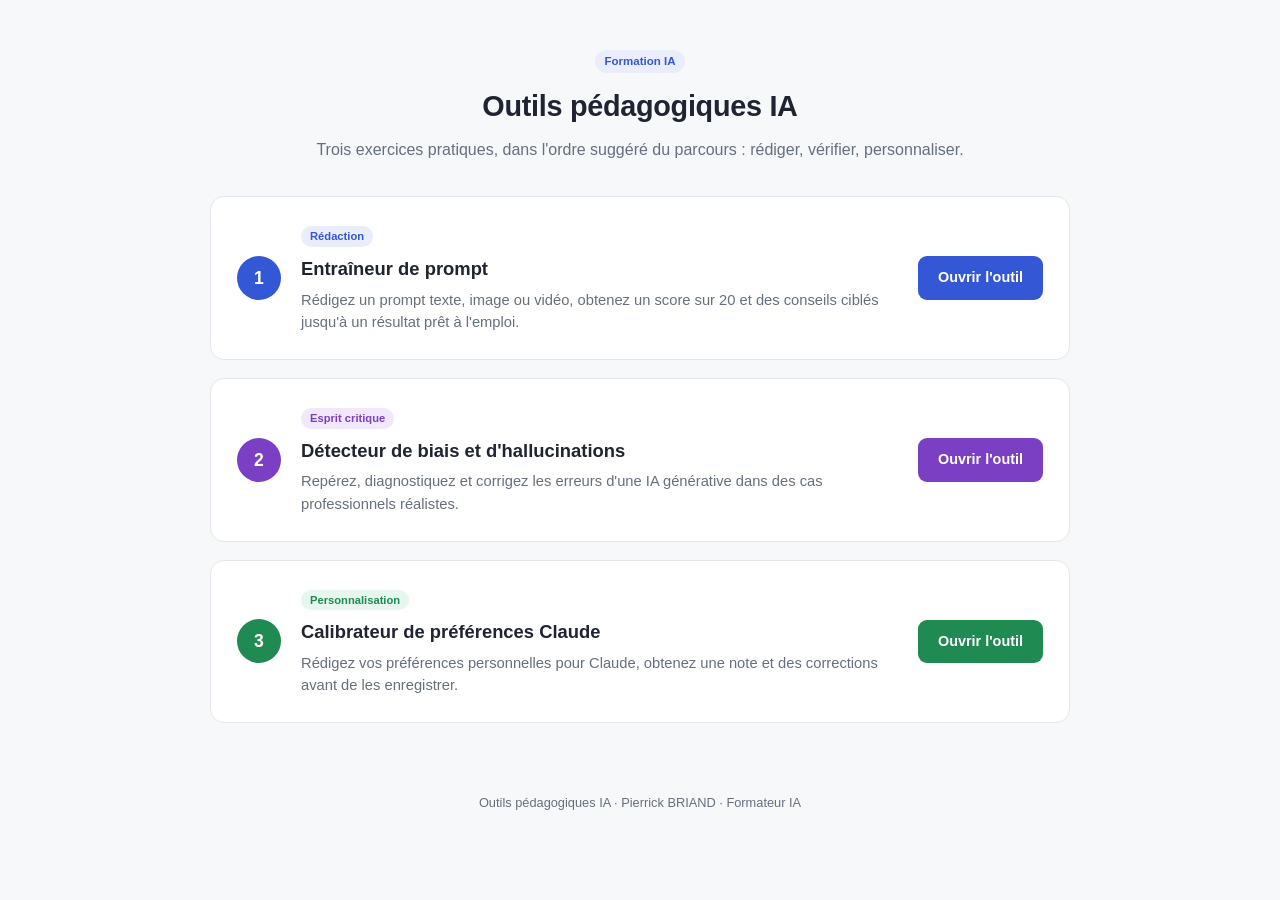
==== index.html @ b14123b8 "Rename outils-ia-accueil.html to index.html" ====
<!DOCTYPE html>
<html lang="fr">
<head>
<meta charset="UTF-8">
<meta name="viewport" content="width=device-width, initial-scale=1.0">
<title>Outils pédagogiques IA</title>
<style>
  :root{
    --bg:#f7f8fa;
    --card:#ffffff;
    --ink:#1f2430;
    --muted:#666f7d;
    --line:#e3e6eb;
    --blue:#3457d5;
    --blue-light:#eaeefc;
    --green:#1f8a52;
    --green-light:#e7f6ee;
    --purple:#7a3fc2;
    --purple-light:#f1e9fb;
    --radius:14px;
  }
  *{box-sizing:border-box;}
  body{
    margin:0;
    font-family:-apple-system,BlinkMacSystemFont,"Segoe UI",Roboto,Helvetica,Arial,sans-serif;
    background:var(--bg);
    color:var(--ink);
    line-height:1.5;
  }
  header{
    padding:48px 24px 24px;
    text-align:center;
    max-width:800px;
    margin:0 auto;
  }
  header h1{
    font-size:1.8rem;
    margin:0 0 10px;
    letter-spacing:-0.01em;
  }
  header p{
    color:var(--muted);
    margin:0;
    font-size:1rem;
  }
  .badge{
    display:inline-block;
    font-size:0.72rem;
    padding:3px 9px;
    border-radius:20px;
    background:var(--blue-light);
    color:var(--blue);
    font-weight:600;
    margin-bottom:12px;
  }
  .wrap{
    max-width:900px;
    margin:0 auto;
    padding:10px 20px 60px;
    display:grid;
    grid-template-columns:1fr;
    gap:18px;
  }
  .tool-card{
    background:var(--card);
    border:1px solid var(--line);
    border-radius:var(--radius);
    padding:26px;
    display:grid;
    grid-template-columns:auto 1fr auto;
    gap:20px;
    align-items:center;
  }
  @media (max-width:640px){
    .tool-card{grid-template-columns:1fr; text-align:left;}
  }
  .tool-number{
    width:44px;
    height:44px;
    border-radius:50%;
    display:flex;
    align-items:center;
    justify-content:center;
    font-weight:700;
    font-size:1.1rem;
    color:#fff;
    flex-shrink:0;
  }
  .tool-card:nth-child(1) .tool-number{background:var(--blue);}
  .tool-card:nth-child(2) .tool-number{background:var(--purple);}
  .tool-card:nth-child(3) .tool-number{background:var(--green);}
  .tool-info h2{
    margin:0 0 6px;
    font-size:1.15rem;
  }
  .tool-info p{
    margin:0;
    color:var(--muted);
    font-size:0.92rem;
  }
  .tool-tag{
    display:inline-block;
    font-size:0.7rem;
    padding:2px 9px;
    border-radius:12px;
    font-weight:600;
    margin-bottom:8px;
  }
  .tool-card:nth-child(1) .tool-tag{background:var(--blue-light); color:var(--blue);}
  .tool-card:nth-child(2) .tool-tag{background:var(--purple-light); color:var(--purple);}
  .tool-card:nth-child(3) .tool-tag{background:var(--green-light); color:var(--green);}
  .tool-link{
    text-decoration:none;
    font-size:0.9rem;
    font-weight:600;
    padding:11px 20px;
    border-radius:9px;
    white-space:nowrap;
    color:#fff;
  }
  .tool-card:nth-child(1) .tool-link{background:var(--blue);}
  .tool-card:nth-child(2) .tool-link{background:var(--purple);}
  .tool-card:nth-child(3) .tool-link{background:var(--green);}
  .tool-link:hover{opacity:0.88;}
  footer{
    text-align:center;
    color:var(--muted);
    font-size:0.8rem;
    padding:10px 20px 40px;
  }
</style>
</head>
<body>

<header>
  <div class="badge">Formation IA</div>
  <h1>Outils pédagogiques IA</h1>
  <p>Trois exercices pratiques, dans l'ordre suggéré du parcours&nbsp;: rédiger, vérifier, personnaliser.</p>
</header>

<div class="wrap">

  <div class="tool-card">
    <div class="tool-number">1</div>
    <div class="tool-info">
      <div class="tool-tag">Rédaction</div>
      <h2>Entraîneur de prompt</h2>
      <p>Rédigez un prompt texte, image ou vidéo, obtenez un score sur 20 et des conseils ciblés jusqu'à un résultat prêt à l'emploi.</p>
    </div>
    <a class="tool-link" href="https://pierrickbriand.github.io/entraineur-de-prompt/" target="_blank" rel="noopener">Ouvrir l'outil</a>
  </div>

  <div class="tool-card">
    <div class="tool-number">2</div>
    <div class="tool-info">
      <div class="tool-tag">Esprit critique</div>
      <h2>Détecteur de biais et d'hallucinations</h2>
      <p>Repérez, diagnostiquez et corrigez les erreurs d'une IA générative dans des cas professionnels réalistes.</p>
    </div>
    <a class="tool-link" href="https://pierrickbriand.github.io/detecteur-biais-hallucinations/" target="_blank" rel="noopener">Ouvrir l'outil</a>
  </div>

  <div class="tool-card">
    <div class="tool-number">3</div>
    <div class="tool-info">
      <div class="tool-tag">Personnalisation</div>
      <h2>Calibrateur de préférences Claude</h2>
      <p>Rédigez vos préférences personnelles pour Claude, obtenez une note et des corrections avant de les enregistrer.</p>
    </div>
    <a class="tool-link" href="https://pierrickbriand.github.io/Calibrateur-de-preferences-Claude/" target="_blank" rel="noopener">Ouvrir l'outil</a>
  </div>

</div>

<footer>Outils pédagogiques IA · Pierrick BRIAND · Formateur IA</footer>

</body>
</html>
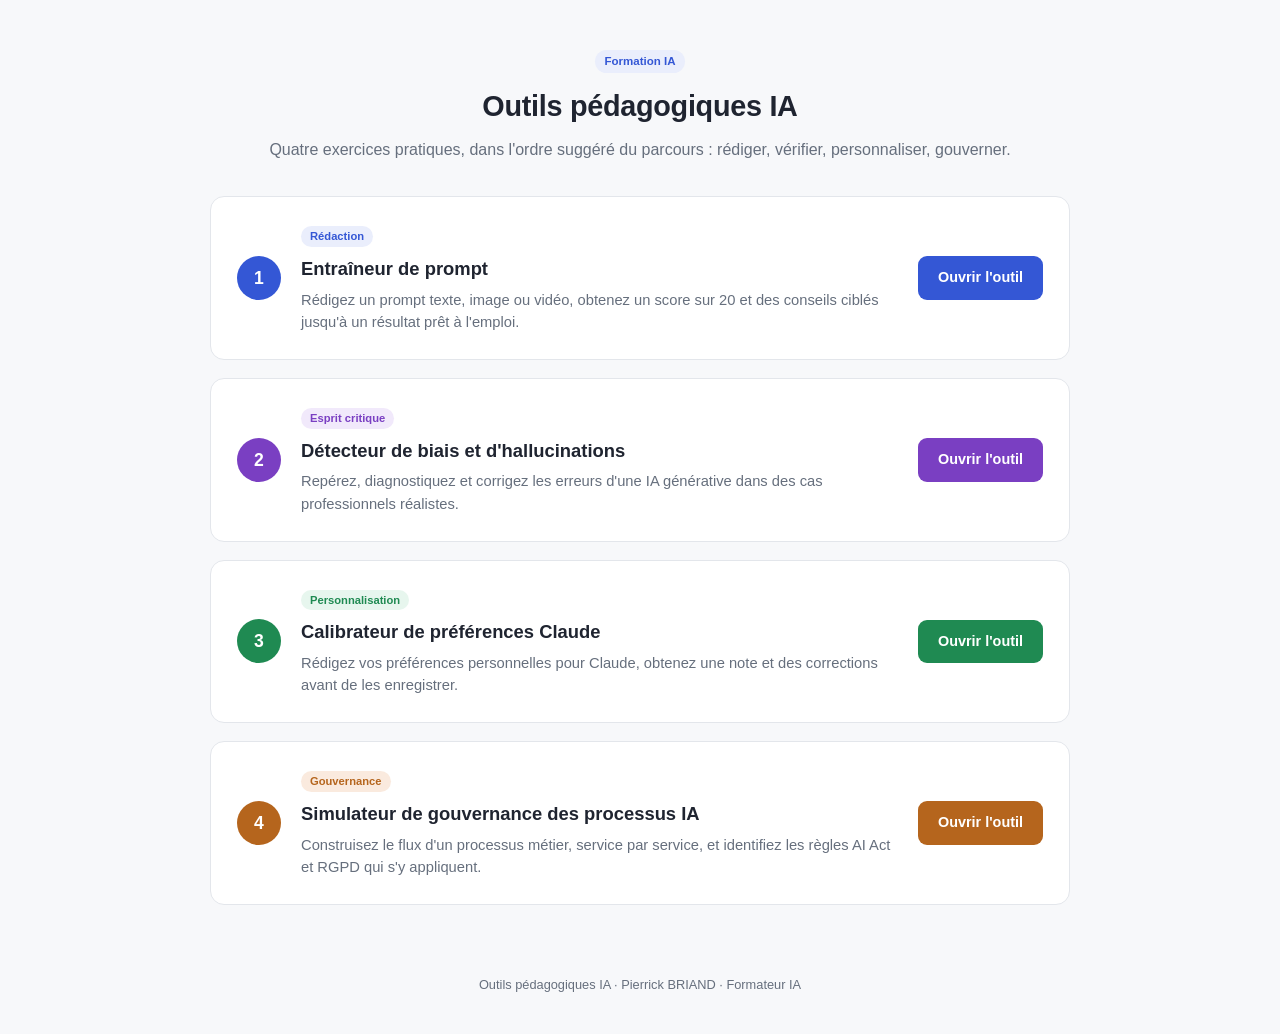
==== commit 0972de07: "index.html" ====
--- a/index.html
+++ b/index.html
@@ -5,174 +5,184 @@
 <meta name="viewport" content="width=device-width, initial-scale=1.0">
 <title>Outils pédagogiques IA</title>
 <style>
-  :root{
-    --bg:#f7f8fa;
-    --card:#ffffff;
-    --ink:#1f2430;
-    --muted:#666f7d;
-    --line:#e3e6eb;
-    --blue:#3457d5;
-    --blue-light:#eaeefc;
-    --green:#1f8a52;
-    --green-light:#e7f6ee;
-    --purple:#7a3fc2;
-    --purple-light:#f1e9fb;
-    --radius:14px;
-  }
-  *{box-sizing:border-box;}
-  body{
-    margin:0;
-    font-family:-apple-system,BlinkMacSystemFont,"Segoe UI",Roboto,Helvetica,Arial,sans-serif;
-    background:var(--bg);
-    color:var(--ink);
-    line-height:1.5;
-  }
-  header{
-    padding:48px 24px 24px;
-    text-align:center;
-    max-width:800px;
-    margin:0 auto;
-  }
-  header h1{
-    font-size:1.8rem;
-    margin:0 0 10px;
-    letter-spacing:-0.01em;
-  }
-  header p{
-    color:var(--muted);
-    margin:0;
-    font-size:1rem;
-  }
-  .badge{
-    display:inline-block;
-    font-size:0.72rem;
-    padding:3px 9px;
-    border-radius:20px;
-    background:var(--blue-light);
-    color:var(--blue);
-    font-weight:600;
-    margin-bottom:12px;
-  }
-  .wrap{
-    max-width:900px;
-    margin:0 auto;
-    padding:10px 20px 60px;
-    display:grid;
-    grid-template-columns:1fr;
-    gap:18px;
-  }
-  .tool-card{
-    background:var(--card);
-    border:1px solid var(--line);
-    border-radius:var(--radius);
-    padding:26px;
-    display:grid;
-    grid-template-columns:auto 1fr auto;
-    gap:20px;
-    align-items:center;
-  }
-  @media (max-width:640px){
-    .tool-card{grid-template-columns:1fr; text-align:left;}
-  }
-  .tool-number{
-    width:44px;
-    height:44px;
-    border-radius:50%;
-    display:flex;
-    align-items:center;
-    justify-content:center;
-    font-weight:700;
-    font-size:1.1rem;
-    color:#fff;
-    flex-shrink:0;
-  }
-  .tool-card:nth-child(1) .tool-number{background:var(--blue);}
-  .tool-card:nth-child(2) .tool-number{background:var(--purple);}
-  .tool-card:nth-child(3) .tool-number{background:var(--green);}
-  .tool-info h2{
-    margin:0 0 6px;
-    font-size:1.15rem;
-  }
-  .tool-info p{
-    margin:0;
-    color:var(--muted);
-    font-size:0.92rem;
-  }
-  .tool-tag{
-    display:inline-block;
-    font-size:0.7rem;
-    padding:2px 9px;
-    border-radius:12px;
-    font-weight:600;
-    margin-bottom:8px;
-  }
-  .tool-card:nth-child(1) .tool-tag{background:var(--blue-light); color:var(--blue);}
-  .tool-card:nth-child(2) .tool-tag{background:var(--purple-light); color:var(--purple);}
-  .tool-card:nth-child(3) .tool-tag{background:var(--green-light); color:var(--green);}
-  .tool-link{
-    text-decoration:none;
-    font-size:0.9rem;
-    font-weight:600;
-    padding:11px 20px;
-    border-radius:9px;
-    white-space:nowrap;
-    color:#fff;
-  }
-  .tool-card:nth-child(1) .tool-link{background:var(--blue);}
-  .tool-card:nth-child(2) .tool-link{background:var(--purple);}
-  .tool-card:nth-child(3) .tool-link{background:var(--green);}
-  .tool-link:hover{opacity:0.88;}
-  footer{
-    text-align:center;
-    color:var(--muted);
-    font-size:0.8rem;
-    padding:10px 20px 40px;
-  }
+:root{
+--bg:#f7f8fa;
+--card:#ffffff;
+--ink:#1f2430;
+--muted:#666f7d;
+--line:#e3e6eb;
+--blue:#3457d5;
+--blue-light:#eaeefc;
+--green:#1f8a52;
+--green-light:#e7f6ee;
+--purple:#7a3fc2;
+--purple-light:#f1e9fb;
+--amber:#b5651d;
+--amber-light:#faeade;
+--radius:14px;
+}
+*{box-sizing:border-box;}
+body{
+margin:0;
+font-family:-apple-system,BlinkMacSystemFont,"Segoe UI",Roboto,Helvetica,Arial,sans-serif;
+background:var(--bg);
+color:var(--ink);
+line-height:1.5;
+}
+header{
+padding:48px 24px 24px;
+text-align:center;
+max-width:800px;
+margin:0 auto;
+}
+header h1{
+font-size:1.8rem;
+margin:0 0 10px;
+letter-spacing:-0.01em;
+}
+header p{
+color:var(--muted);
+margin:0;
+font-size:1rem;
+}
+.badge{
+display:inline-block;
+font-size:0.72rem;
+padding:3px 9px;
+border-radius:20px;
+background:var(--blue-light);
+color:var(--blue);
+font-weight:600;
+margin-bottom:12px;
+}
+.wrap{
+max-width:900px;
+margin:0 auto;
+padding:10px 20px 60px;
+display:grid;
+grid-template-columns:1fr;
+gap:18px;
+}
+.tool-card{
+background:var(--card);
+border:1px solid var(--line);
+border-radius:var(--radius);
+padding:26px;
+display:grid;
+grid-template-columns:auto 1fr auto;
+gap:20px;
+align-items:center;
+}
+@media (max-width:640px){
+.tool-card{grid-template-columns:1fr; text-align:left;}
+}
+.tool-number{
+width:44px;
+height:44px;
+border-radius:50%;
+display:flex;
+align-items:center;
+justify-content:center;
+font-weight:700;
+font-size:1.1rem;
+color:#fff;
+flex-shrink:0;
+}
+.tool-card:nth-child(1) .tool-number{background:var(--blue);}
+.tool-card:nth-child(2) .tool-number{background:var(--purple);}
+.tool-card:nth-child(3) .tool-number{background:var(--green);}
+.tool-card:nth-child(4) .tool-number{background:var(--amber);}
+.tool-info h2{
+margin:0 0 6px;
+font-size:1.15rem;
+}
+.tool-info p{
+margin:0;
+color:var(--muted);
+font-size:0.92rem;
+}
+.tool-tag{
+display:inline-block;
+font-size:0.7rem;
+padding:2px 9px;
+border-radius:12px;
+font-weight:600;
+margin-bottom:8px;
+}
+.tool-card:nth-child(1) .tool-tag{background:var(--blue-light); color:var(--blue);}
+.tool-card:nth-child(2) .tool-tag{background:var(--purple-light); color:var(--purple);}
+.tool-card:nth-child(3) .tool-tag{background:var(--green-light); color:var(--green);}
+.tool-card:nth-child(4) .tool-tag{background:var(--amber-light); color:var(--amber);}
+.tool-link{
+text-decoration:none;
+font-size:0.9rem;
+font-weight:600;
+padding:11px 20px;
+border-radius:9px;
+white-space:nowrap;
+color:#fff;
+}
+.tool-card:nth-child(1) .tool-link{background:var(--blue);}
+.tool-card:nth-child(2) .tool-link{background:var(--purple);}
+.tool-card:nth-child(3) .tool-link{background:var(--green);}
+.tool-card:nth-child(4) .tool-link{background:var(--amber);}
+.tool-link:hover{opacity:0.88;}
+footer{
+text-align:center;
+color:var(--muted);
+font-size:0.8rem;
+padding:10px 20px 40px;
+}
 </style>
 </head>
 <body>
+<header>
+<div class="badge">Formation IA</div>
+<h1>Outils pédagogiques IA</h1>
+<p>Quatre exercices pratiques, dans l'ordre suggéré du parcours&nbsp;: rédiger, vérifier, personnaliser, gouverner.</p>
+</header>
+<div class="wrap">
+<div class="tool-card">
+<div class="tool-number">1</div>
+<div class="tool-info">
+<div class="tool-tag">Rédaction</div>
+<h2>Entraîneur de prompt</h2>
+<p>Rédigez un prompt texte, image ou vidéo, obtenez un score sur 20 et des conseils ciblés jusqu'à un résultat prêt à l'emploi.</p>
+</div>
+<a class="tool-link" href="https://pierrickbriand.github.io/entraineur-de-prompt/" target="_blank" rel="noopener">Ouvrir l'outil</a>
+</div>
 
-<header>
-  <div class="badge">Formation IA</div>
-  <h1>Outils pédagogiques IA</h1>
-  <p>Trois exercices pratiques, dans l'ordre suggéré du parcours&nbsp;: rédiger, vérifier, personnaliser.</p>
-</header>
+<div class="tool-card">
+<div class="tool-number">2</div>
+<div class="tool-info">
+<div class="tool-tag">Esprit critique</div>
+<h2>Détecteur de biais et d'hallucinations</h2>
+<p>Repérez, diagnostiquez et corrigez les erreurs d'une IA générative dans des cas professionnels réalistes.</p>
+</div>
+<a class="tool-link" href="https://pierrickbriand.github.io/detecteur-biais-hallucinations/" target="_blank" rel="noopener">Ouvrir l'outil</a>
+</div>
 
-<div class="wrap">
+<div class="tool-card">
+<div class="tool-number">3</div>
+<div class="tool-info">
+<div class="tool-tag">Personnalisation</div>
+<h2>Calibrateur de préférences Claude</h2>
+<p>Rédigez vos préférences personnelles pour Claude, obtenez une note et des corrections avant de les enregistrer.</p>
+</div>
+<a class="tool-link" href="https://pierrickbriand.github.io/Calibrateur-de-preferences-Claude/" target="_blank" rel="noopener">Ouvrir l'outil</a>
+</div>
 
-  <div class="tool-card">
-    <div class="tool-number">1</div>
-    <div class="tool-info">
-      <div class="tool-tag">Rédaction</div>
-      <h2>Entraîneur de prompt</h2>
-      <p>Rédigez un prompt texte, image ou vidéo, obtenez un score sur 20 et des conseils ciblés jusqu'à un résultat prêt à l'emploi.</p>
-    </div>
-    <a class="tool-link" href="https://pierrickbriand.github.io/entraineur-de-prompt/" target="_blank" rel="noopener">Ouvrir l'outil</a>
-  </div>
-
-  <div class="tool-card">
-    <div class="tool-number">2</div>
-    <div class="tool-info">
-      <div class="tool-tag">Esprit critique</div>
-      <h2>Détecteur de biais et d'hallucinations</h2>
-      <p>Repérez, diagnostiquez et corrigez les erreurs d'une IA générative dans des cas professionnels réalistes.</p>
-    </div>
-    <a class="tool-link" href="https://pierrickbriand.github.io/detecteur-biais-hallucinations/" target="_blank" rel="noopener">Ouvrir l'outil</a>
-  </div>
-
-  <div class="tool-card">
-    <div class="tool-number">3</div>
-    <div class="tool-info">
-      <div class="tool-tag">Personnalisation</div>
-      <h2>Calibrateur de préférences Claude</h2>
-      <p>Rédigez vos préférences personnelles pour Claude, obtenez une note et des corrections avant de les enregistrer.</p>
-    </div>
-    <a class="tool-link" href="https://pierrickbriand.github.io/Calibrateur-de-preferences-Claude/" target="_blank" rel="noopener">Ouvrir l'outil</a>
-  </div>
+<div class="tool-card">
+<div class="tool-number">4</div>
+<div class="tool-info">
+<div class="tool-tag">Gouvernance</div>
+<h2>Simulateur de gouvernance des processus IA</h2>
+<p>Construisez le flux d'un processus métier, service par service, et identifiez les règles AI Act et RGPD qui s'y appliquent.</p>
+</div>
+<a class="tool-link" href="https://pierrickbriand.github.io/simulateur-gouvernance-ia/" target="_blank" rel="noopener">Ouvrir l'outil</a>
+</div>
 
 </div>
-
 <footer>Outils pédagogiques IA · Pierrick BRIAND · Formateur IA</footer>
-
 </body>
 </html>
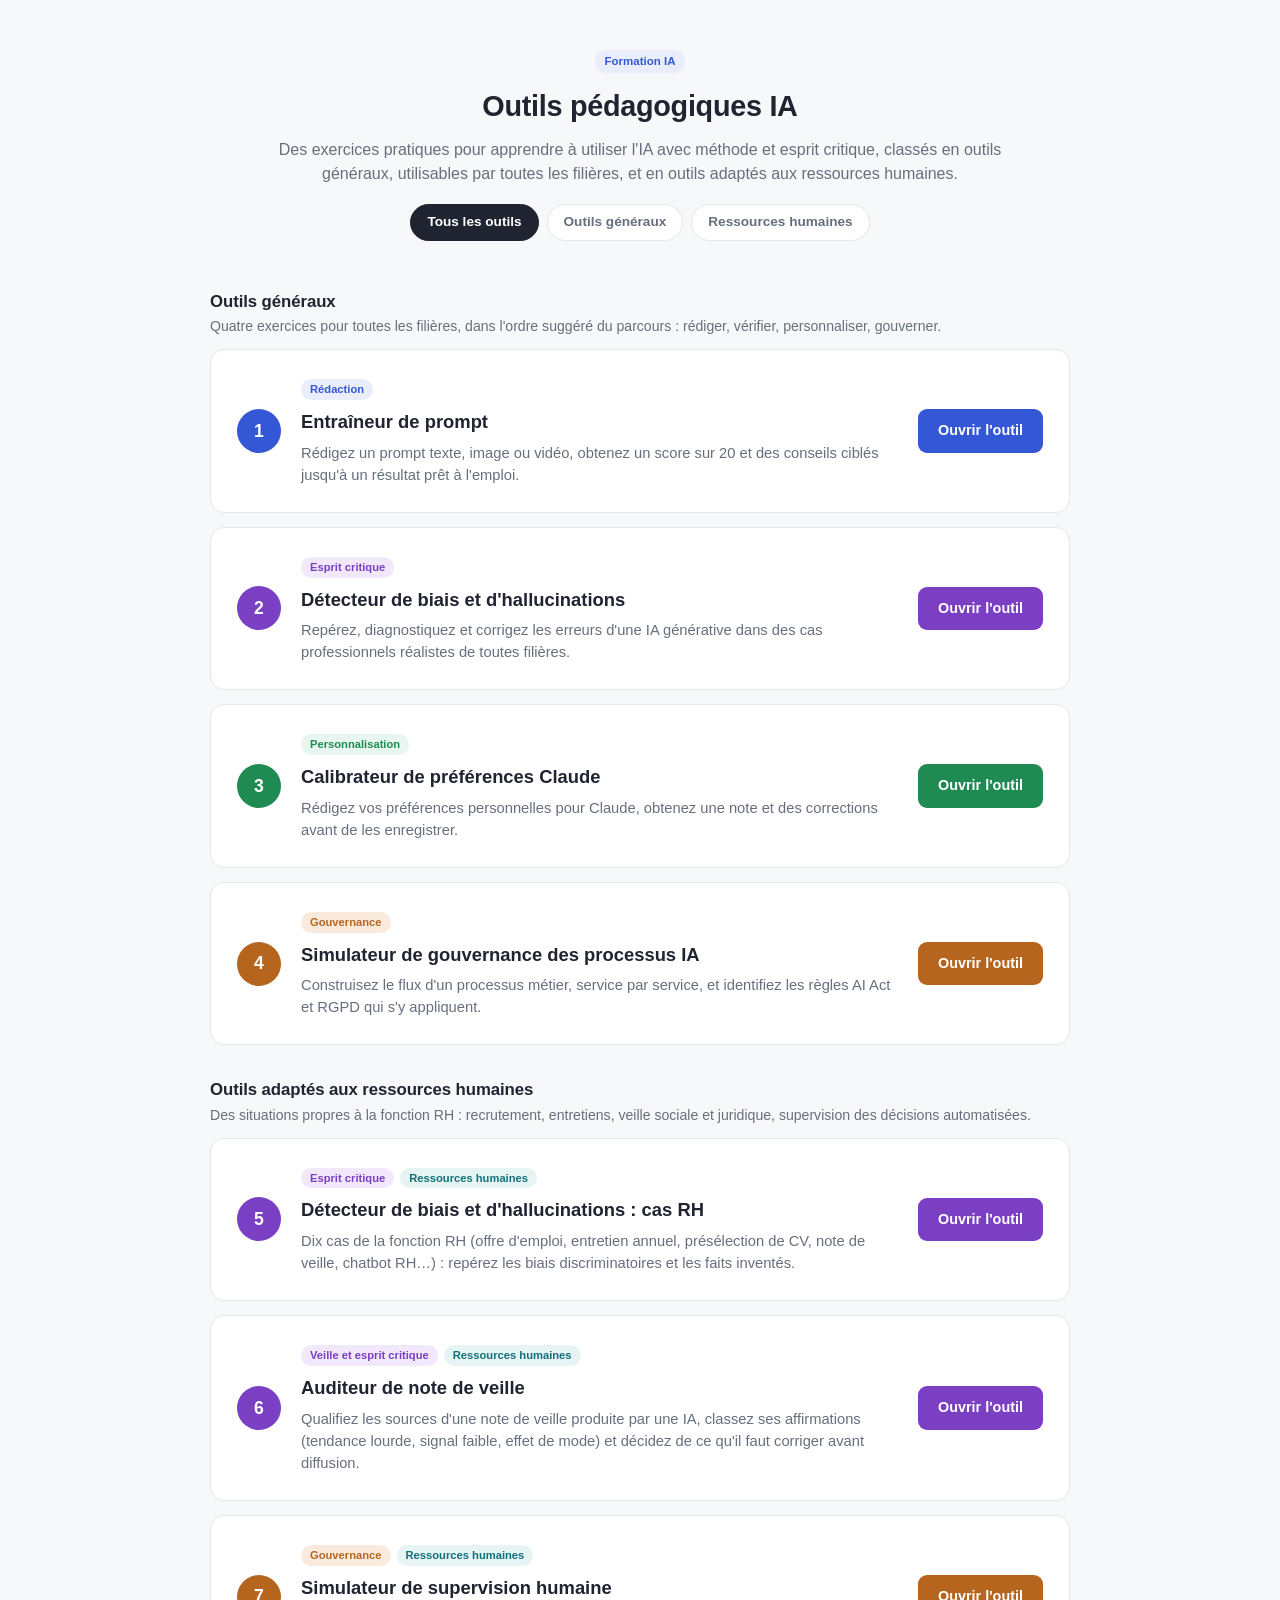
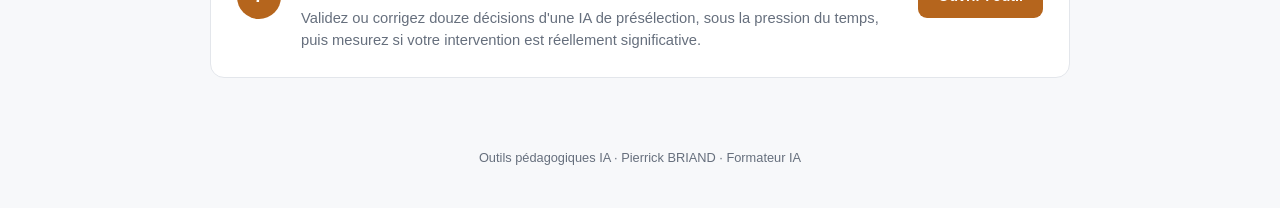
==== commit ea851c2c: "Ajoute l'Auditeur de note de veille et le Simulateur de supervision humaine ; catégorise les outils " ====
--- a/index.html
+++ b/index.html
@@ -88,10 +88,6 @@
 color:#fff;
 flex-shrink:0;
 }
-.tool-card:nth-child(1) .tool-number{background:var(--blue);}
-.tool-card:nth-child(2) .tool-number{background:var(--purple);}
-.tool-card:nth-child(3) .tool-number{background:var(--green);}
-.tool-card:nth-child(4) .tool-number{background:var(--amber);}
 .tool-info h2{
 margin:0 0 6px;
 font-size:1.15rem;
@@ -108,11 +104,9 @@
 border-radius:12px;
 font-weight:600;
 margin-bottom:8px;
-}
-.tool-card:nth-child(1) .tool-tag{background:var(--blue-light); color:var(--blue);}
-.tool-card:nth-child(2) .tool-tag{background:var(--purple-light); color:var(--purple);}
-.tool-card:nth-child(3) .tool-tag{background:var(--green-light); color:var(--green);}
-.tool-card:nth-child(4) .tool-tag{background:var(--amber-light); color:var(--amber);}
+margin-right:6px;
+}
+.tool-tag.rh{background:#e6f4f4;color:#12707a;}
 .tool-link{
 text-decoration:none;
 font-size:0.9rem;
@@ -122,11 +116,23 @@
 white-space:nowrap;
 color:#fff;
 }
-.tool-card:nth-child(1) .tool-link{background:var(--blue);}
-.tool-card:nth-child(2) .tool-link{background:var(--purple);}
-.tool-card:nth-child(3) .tool-link{background:var(--green);}
-.tool-card:nth-child(4) .tool-link{background:var(--amber);}
+.t-blue .tool-number,.t-blue .tool-link{background:var(--blue);}
+.t-purple .tool-number,.t-purple .tool-link{background:var(--purple);}
+.t-green .tool-number,.t-green .tool-link{background:var(--green);}
+.t-amber .tool-number,.t-amber .tool-link{background:var(--amber);}
+.t-blue .tool-tag:not(.rh){background:var(--blue-light);color:var(--blue);}
+.t-purple .tool-tag:not(.rh){background:var(--purple-light);color:var(--purple);}
+.t-green .tool-tag:not(.rh){background:var(--green-light);color:var(--green);}
+.t-amber .tool-tag:not(.rh){background:var(--amber-light);color:var(--amber);}
 .tool-link:hover{opacity:0.88;}
+.filters{display:flex;justify-content:center;flex-wrap:wrap;gap:8px;margin:18px 0 0;}
+.filters button{font:inherit;font-size:0.85rem;font-weight:600;padding:7px 16px;border-radius:20px;border:1px solid var(--line);background:var(--card);color:var(--muted);cursor:pointer;}
+.filters button.on{background:var(--ink);color:#fff;border-color:var(--ink);}
+.section{margin:0;}
+.section h2.section-title{font-size:1.05rem;margin:14px 0 2px;letter-spacing:-0.005em;}
+.section p.section-sub{margin:0 0 12px;color:var(--muted);font-size:0.88rem;}
+.section .list{display:grid;gap:14px;}
+.section.hidden{display:none;}
 footer{
 text-align:center;
 color:var(--muted);
@@ -139,50 +145,103 @@
 <header>
 <div class="badge">Formation IA</div>
 <h1>Outils pédagogiques IA</h1>
-<p>Quatre exercices pratiques, dans l'ordre suggéré du parcours&nbsp;: rédiger, vérifier, personnaliser, gouverner.</p>
+<p>Des exercices pratiques pour apprendre à utiliser l'IA avec méthode et esprit critique, classés en outils généraux, utilisables par toutes les filières, et en outils adaptés aux ressources humaines.</p>
+<div class="filters" id="filters" role="group" aria-label="Filtrer les outils">
+<button type="button" data-f="tous" class="on">Tous les outils</button>
+<button type="button" data-f="general">Outils généraux</button>
+<button type="button" data-f="rh">Ressources humaines</button>
+</div>
 </header>
 <div class="wrap">
-<div class="tool-card">
+<section class="section" id="sec-general">
+<h2 class="section-title">Outils généraux</h2>
+<p class="section-sub">Quatre exercices pour toutes les filières, dans l'ordre suggéré du parcours&nbsp;: rédiger, vérifier, personnaliser, gouverner.</p>
+<div class="list">
+<div class="tool-card t-blue">
 <div class="tool-number">1</div>
 <div class="tool-info">
-<div class="tool-tag">Rédaction</div>
+<div><span class="tool-tag">Rédaction</span></div>
 <h2>Entraîneur de prompt</h2>
 <p>Rédigez un prompt texte, image ou vidéo, obtenez un score sur 20 et des conseils ciblés jusqu'à un résultat prêt à l'emploi.</p>
 </div>
 <a class="tool-link" href="https://pierrickbriand.github.io/entraineur-de-prompt/" target="_blank" rel="noopener">Ouvrir l'outil</a>
 </div>
-
-<div class="tool-card">
+<div class="tool-card t-purple">
 <div class="tool-number">2</div>
 <div class="tool-info">
-<div class="tool-tag">Esprit critique</div>
+<div><span class="tool-tag">Esprit critique</span></div>
 <h2>Détecteur de biais et d'hallucinations</h2>
-<p>Repérez, diagnostiquez et corrigez les erreurs d'une IA générative dans des cas professionnels réalistes.</p>
+<p>Repérez, diagnostiquez et corrigez les erreurs d'une IA générative dans des cas professionnels réalistes de toutes filières.</p>
 </div>
 <a class="tool-link" href="https://pierrickbriand.github.io/detecteur-biais-hallucinations/" target="_blank" rel="noopener">Ouvrir l'outil</a>
 </div>
-
-<div class="tool-card">
+<div class="tool-card t-green">
 <div class="tool-number">3</div>
 <div class="tool-info">
-<div class="tool-tag">Personnalisation</div>
+<div><span class="tool-tag">Personnalisation</span></div>
 <h2>Calibrateur de préférences Claude</h2>
 <p>Rédigez vos préférences personnelles pour Claude, obtenez une note et des corrections avant de les enregistrer.</p>
 </div>
 <a class="tool-link" href="https://pierrickbriand.github.io/Calibrateur-de-preferences-Claude/" target="_blank" rel="noopener">Ouvrir l'outil</a>
 </div>
-
-<div class="tool-card">
+<div class="tool-card t-amber">
 <div class="tool-number">4</div>
 <div class="tool-info">
-<div class="tool-tag">Gouvernance</div>
+<div><span class="tool-tag">Gouvernance</span></div>
 <h2>Simulateur de gouvernance des processus IA</h2>
 <p>Construisez le flux d'un processus métier, service par service, et identifiez les règles AI Act et RGPD qui s'y appliquent.</p>
 </div>
 <a class="tool-link" href="https://pierrickbriand.github.io/simulateur-gouvernance-ia/" target="_blank" rel="noopener">Ouvrir l'outil</a>
 </div>
-
+</div>
+</section>
+<section class="section" id="sec-rh">
+<h2 class="section-title">Outils adaptés aux ressources humaines</h2>
+<p class="section-sub">Des situations propres à la fonction RH&nbsp;: recrutement, entretiens, veille sociale et juridique, supervision des décisions automatisées.</p>
+<div class="list">
+<div class="tool-card t-purple">
+<div class="tool-number">5</div>
+<div class="tool-info">
+<div><span class="tool-tag">Esprit critique</span><span class="tool-tag rh">Ressources humaines</span></div>
+<h2>Détecteur de biais et d'hallucinations&nbsp;: cas RH</h2>
+<p>Dix cas de la fonction RH (offre d'emploi, entretien annuel, présélection de CV, note de veille, chatbot RH…) : repérez les biais discriminatoires et les faits inventés.</p>
+</div>
+<a class="tool-link" href="https://pierrickbriand.github.io/detecteur-biais-hallucinations/?filiere=rh" target="_blank" rel="noopener">Ouvrir l'outil</a>
+</div>
+<div class="tool-card t-purple">
+<div class="tool-number">6</div>
+<div class="tool-info">
+<div><span class="tool-tag">Veille et esprit critique</span><span class="tool-tag rh">Ressources humaines</span></div>
+<h2>Auditeur de note de veille</h2>
+<p>Qualifiez les sources d'une note de veille produite par une IA, classez ses affirmations (tendance lourde, signal faible, effet de mode) et décidez de ce qu'il faut corriger avant diffusion.</p>
+</div>
+<a class="tool-link" href="https://pierrickbriand.github.io/outils-ia-pedagogie/auditeur-note-veille/" target="_blank" rel="noopener">Ouvrir l'outil</a>
+</div>
+<div class="tool-card t-amber">
+<div class="tool-number">7</div>
+<div class="tool-info">
+<div><span class="tool-tag">Gouvernance</span><span class="tool-tag rh">Ressources humaines</span></div>
+<h2>Simulateur de supervision humaine</h2>
+<p>Validez ou corrigez douze décisions d'une IA de présélection, sous la pression du temps, puis mesurez si votre intervention est réellement significative.</p>
+</div>
+<a class="tool-link" href="https://pierrickbriand.github.io/outils-ia-pedagogie/simulateur-supervision-humaine/" target="_blank" rel="noopener">Ouvrir l'outil</a>
+</div>
+</div>
+</section>
 </div>
 <footer>Outils pédagogiques IA · Pierrick BRIAND · Formateur IA</footer>
+<script>
+(function(){
+var btns=document.querySelectorAll('#filters button');
+function appliquer(f){
+btns.forEach(function(b){b.classList.toggle('on',b.getAttribute('data-f')===f);});
+document.getElementById('sec-general').classList.toggle('hidden',f==='rh');
+document.getElementById('sec-rh').classList.toggle('hidden',f==='general');
+}
+btns.forEach(function(b){b.addEventListener('click',function(){appliquer(b.getAttribute('data-f'));});});
+var q=new URLSearchParams(window.location.search).get('public');
+if(q==='rh'||q==='general'){appliquer(q);}
+})();
+</script>
 </body>
 </html>
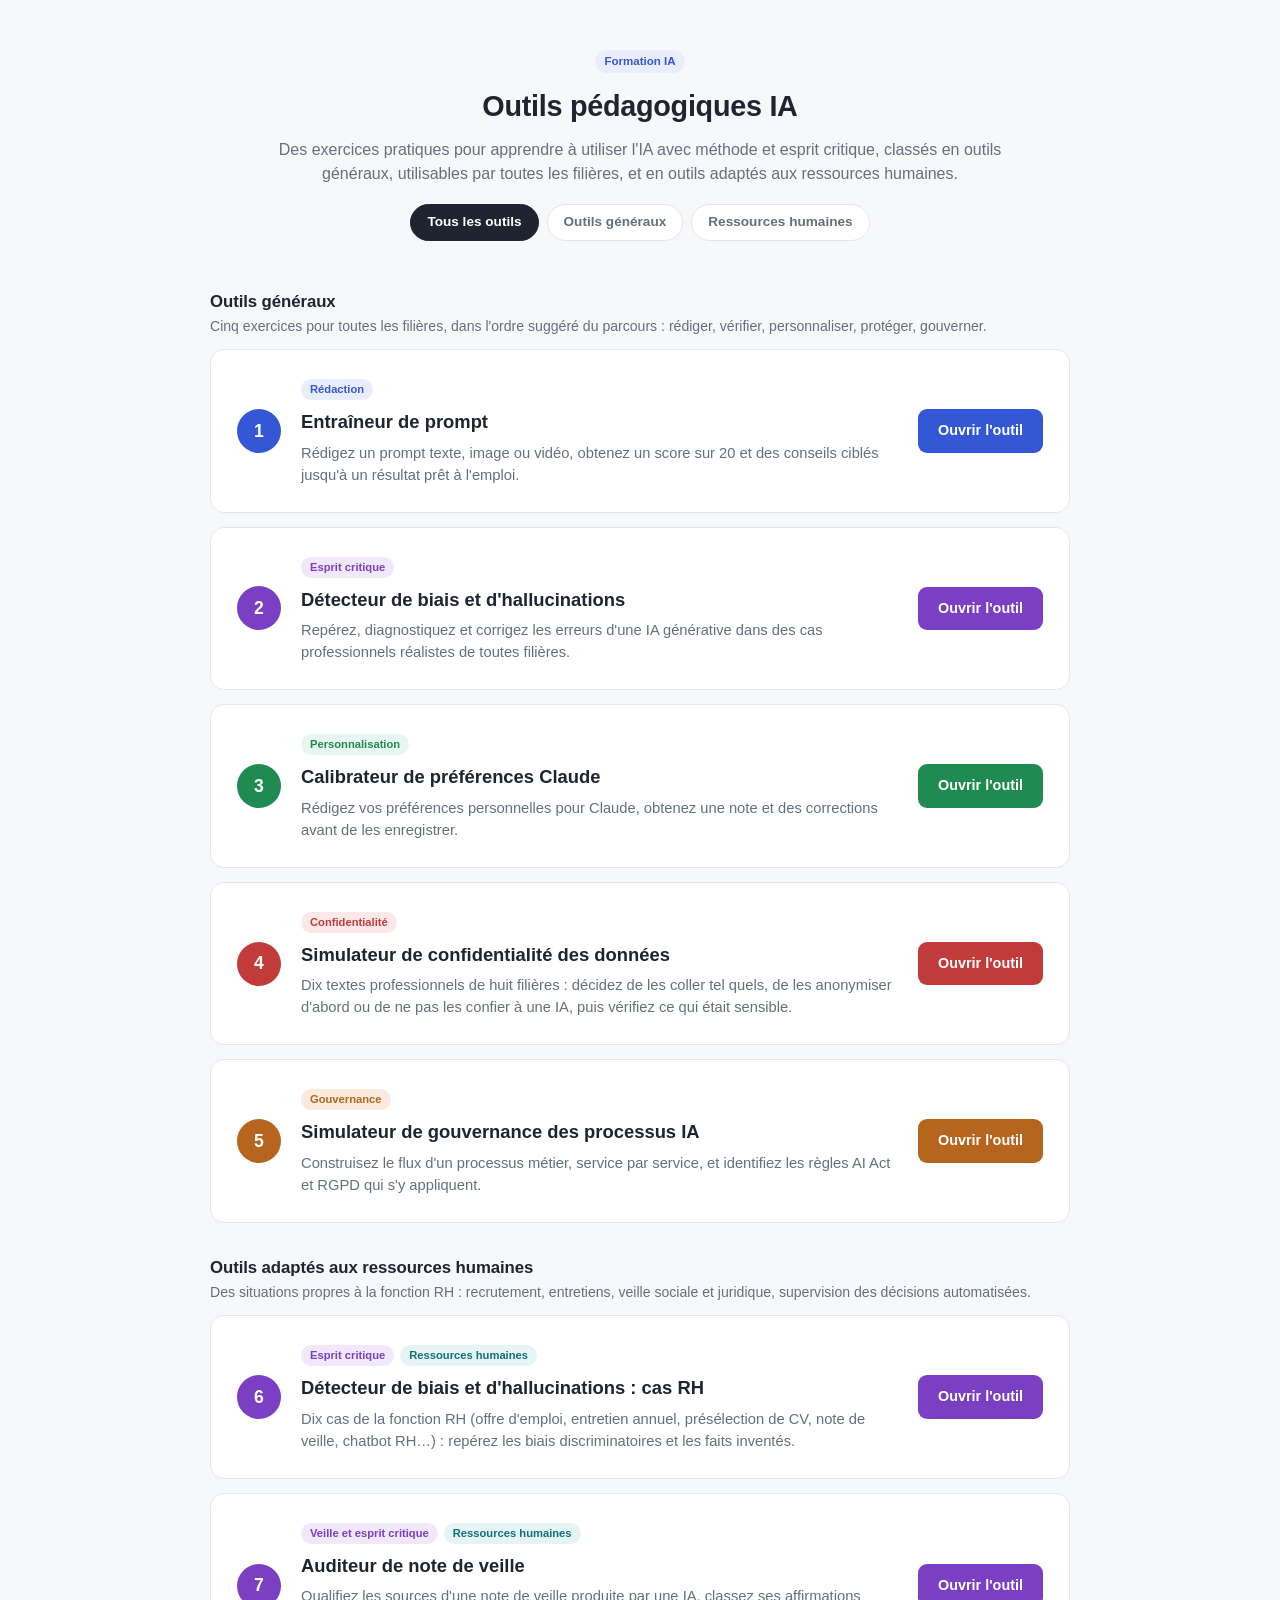
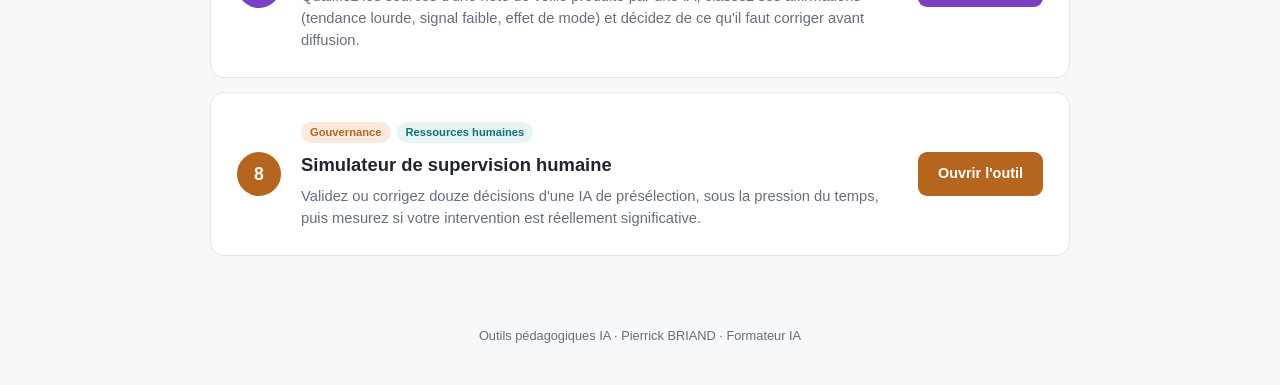
==== commit ffcc70c0: "Ajoute le Simulateur de confidentialité des données et l'inscrit à la page d'accueil Nouvel outil (d" ====
--- a/index.html
+++ b/index.html
@@ -19,6 +19,8 @@
 --purple-light:#f1e9fb;
 --amber:#b5651d;
 --amber-light:#faeade;
+--red:#c23b3b;
+--red-light:#fbe9e9;
 --radius:14px;
 }
 *{box-sizing:border-box;}
@@ -120,10 +122,12 @@
 .t-purple .tool-number,.t-purple .tool-link{background:var(--purple);}
 .t-green .tool-number,.t-green .tool-link{background:var(--green);}
 .t-amber .tool-number,.t-amber .tool-link{background:var(--amber);}
+.t-red .tool-number,.t-red .tool-link{background:var(--red);}
 .t-blue .tool-tag:not(.rh){background:var(--blue-light);color:var(--blue);}
 .t-purple .tool-tag:not(.rh){background:var(--purple-light);color:var(--purple);}
 .t-green .tool-tag:not(.rh){background:var(--green-light);color:var(--green);}
 .t-amber .tool-tag:not(.rh){background:var(--amber-light);color:var(--amber);}
+.t-red .tool-tag:not(.rh){background:var(--red-light);color:var(--red);}
 .tool-link:hover{opacity:0.88;}
 .filters{display:flex;justify-content:center;flex-wrap:wrap;gap:8px;margin:18px 0 0;}
 .filters button{font:inherit;font-size:0.85rem;font-weight:600;padding:7px 16px;border-radius:20px;border:1px solid var(--line);background:var(--card);color:var(--muted);cursor:pointer;}
@@ -155,7 +159,7 @@
 <div class="wrap">
 <section class="section" id="sec-general">
 <h2 class="section-title">Outils généraux</h2>
-<p class="section-sub">Quatre exercices pour toutes les filières, dans l'ordre suggéré du parcours&nbsp;: rédiger, vérifier, personnaliser, gouverner.</p>
+<p class="section-sub">Cinq exercices pour toutes les filières, dans l'ordre suggéré du parcours&nbsp;: rédiger, vérifier, personnaliser, protéger, gouverner.</p>
 <div class="list">
 <div class="tool-card t-blue">
 <div class="tool-number">1</div>
@@ -184,8 +188,17 @@
 </div>
 <a class="tool-link" href="https://pierrickbriand.github.io/Calibrateur-de-preferences-Claude/" target="_blank" rel="noopener">Ouvrir l'outil</a>
 </div>
+<div class="tool-card t-red">
+<div class="tool-number">4</div>
+<div class="tool-info">
+<div><span class="tool-tag">Confidentialité</span></div>
+<h2>Simulateur de confidentialité des données</h2>
+<p>Dix textes professionnels de huit filières&nbsp;: décidez de les coller tel quels, de les anonymiser d'abord ou de ne pas les confier à une IA, puis vérifiez ce qui était sensible.</p>
+</div>
+<a class="tool-link" href="https://pierrickbriand.github.io/outils-ia-pedagogie/simulateur-confidentialite/" target="_blank" rel="noopener">Ouvrir l'outil</a>
+</div>
 <div class="tool-card t-amber">
-<div class="tool-number">4</div>
+<div class="tool-number">5</div>
 <div class="tool-info">
 <div><span class="tool-tag">Gouvernance</span></div>
 <h2>Simulateur de gouvernance des processus IA</h2>
@@ -200,7 +213,7 @@
 <p class="section-sub">Des situations propres à la fonction RH&nbsp;: recrutement, entretiens, veille sociale et juridique, supervision des décisions automatisées.</p>
 <div class="list">
 <div class="tool-card t-purple">
-<div class="tool-number">5</div>
+<div class="tool-number">6</div>
 <div class="tool-info">
 <div><span class="tool-tag">Esprit critique</span><span class="tool-tag rh">Ressources humaines</span></div>
 <h2>Détecteur de biais et d'hallucinations&nbsp;: cas RH</h2>
@@ -209,7 +222,7 @@
 <a class="tool-link" href="https://pierrickbriand.github.io/detecteur-biais-hallucinations/?filiere=rh" target="_blank" rel="noopener">Ouvrir l'outil</a>
 </div>
 <div class="tool-card t-purple">
-<div class="tool-number">6</div>
+<div class="tool-number">7</div>
 <div class="tool-info">
 <div><span class="tool-tag">Veille et esprit critique</span><span class="tool-tag rh">Ressources humaines</span></div>
 <h2>Auditeur de note de veille</h2>
@@ -218,7 +231,7 @@
 <a class="tool-link" href="https://pierrickbriand.github.io/outils-ia-pedagogie/auditeur-note-veille/" target="_blank" rel="noopener">Ouvrir l'outil</a>
 </div>
 <div class="tool-card t-amber">
-<div class="tool-number">7</div>
+<div class="tool-number">8</div>
 <div class="tool-info">
 <div><span class="tool-tag">Gouvernance</span><span class="tool-tag rh">Ressources humaines</span></div>
 <h2>Simulateur de supervision humaine</h2>
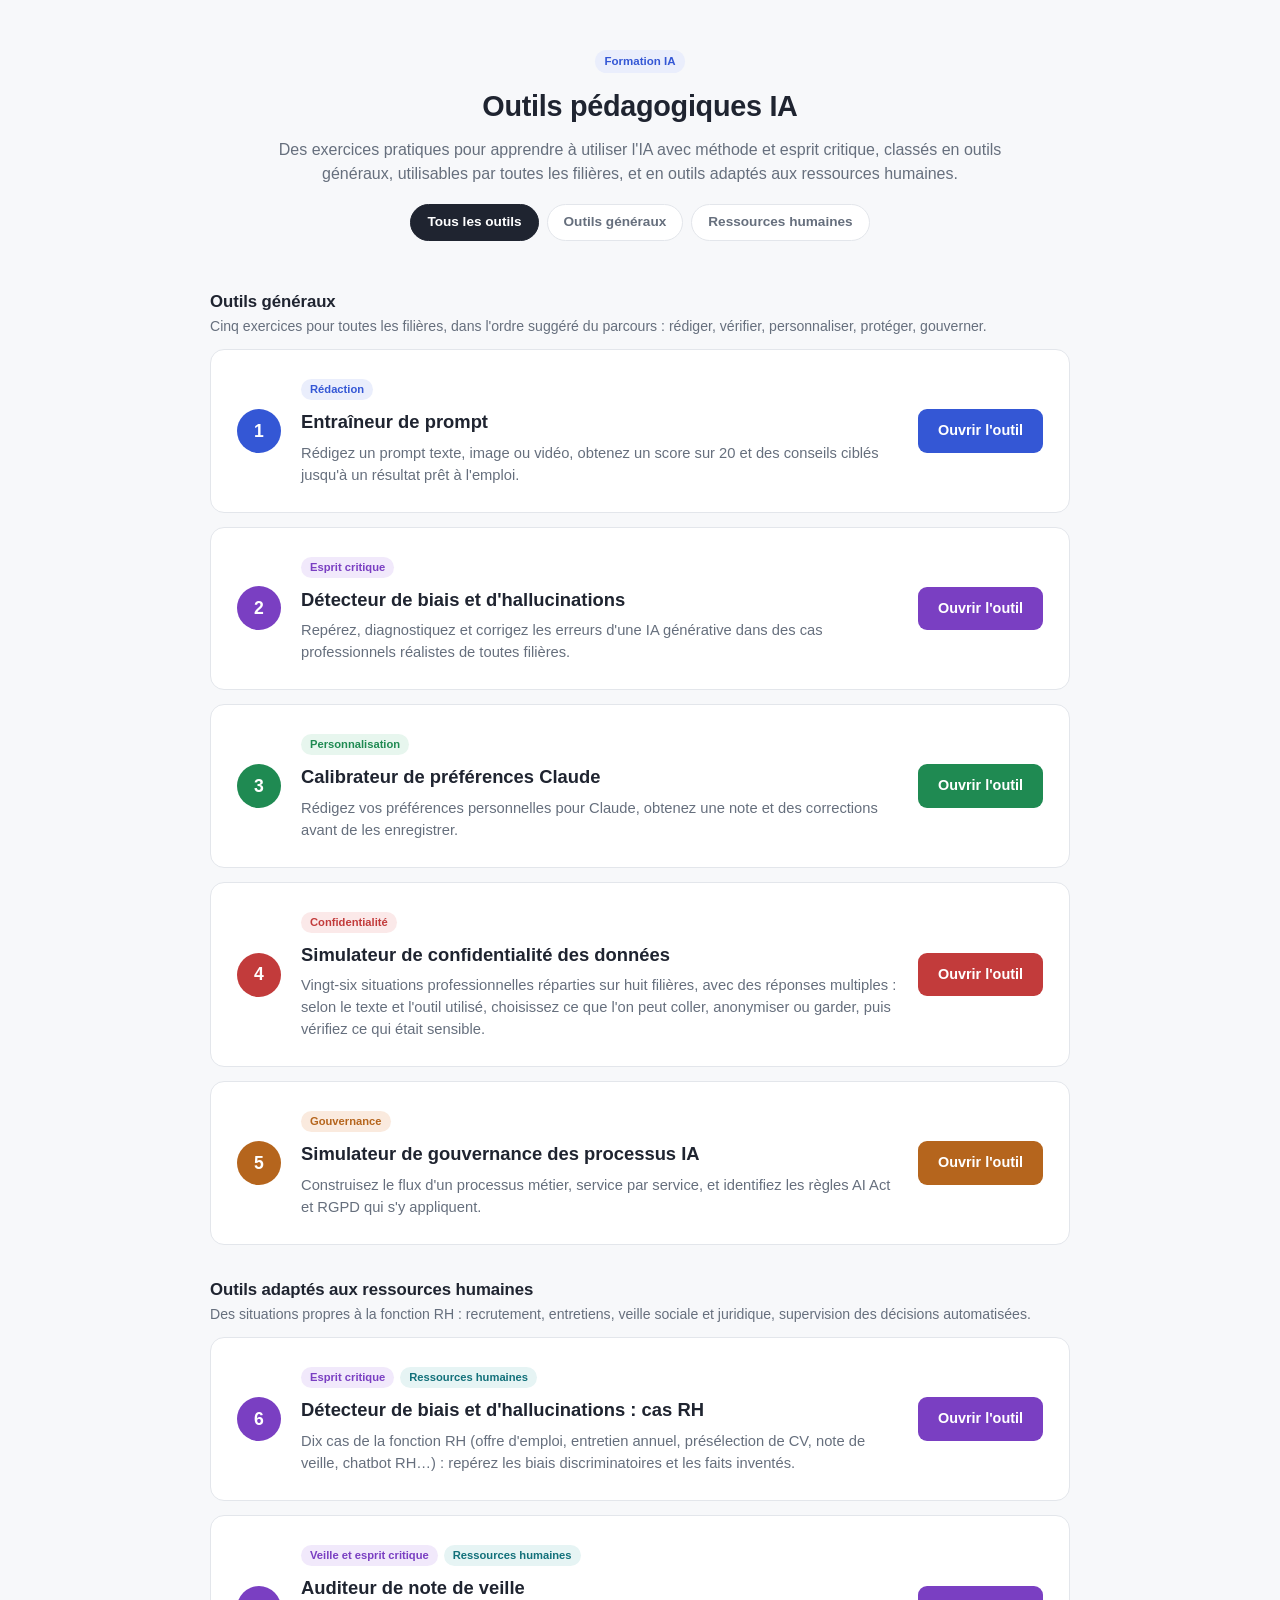
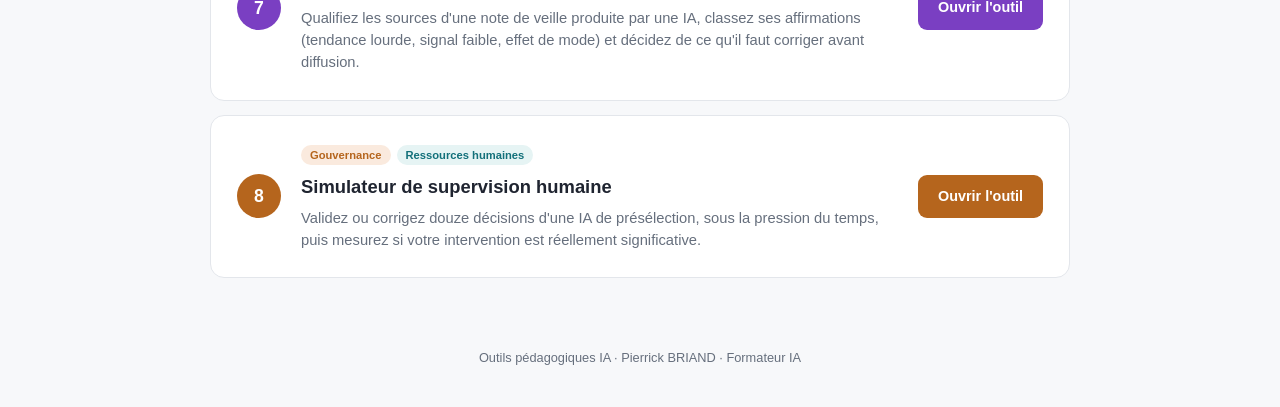
==== commit 548e5522: "Refond le Simulateur de confidentialité : 26 situations, réponses multiples Trois à cinq situations " ====
--- a/index.html
+++ b/index.html
@@ -193,7 +193,7 @@
 <div class="tool-info">
 <div><span class="tool-tag">Confidentialité</span></div>
 <h2>Simulateur de confidentialité des données</h2>
-<p>Dix textes professionnels de huit filières&nbsp;: décidez de les coller tel quels, de les anonymiser d'abord ou de ne pas les confier à une IA, puis vérifiez ce qui était sensible.</p>
+<p>Vingt-six situations professionnelles réparties sur huit filières, avec des réponses multiples&nbsp;: selon le texte et l'outil utilisé, choisissez ce que l'on peut coller, anonymiser ou garder, puis vérifiez ce qui était sensible.</p>
 </div>
 <a class="tool-link" href="https://pierrickbriand.github.io/outils-ia-pedagogie/simulateur-confidentialite/" target="_blank" rel="noopener">Ouvrir l'outil</a>
 </div>
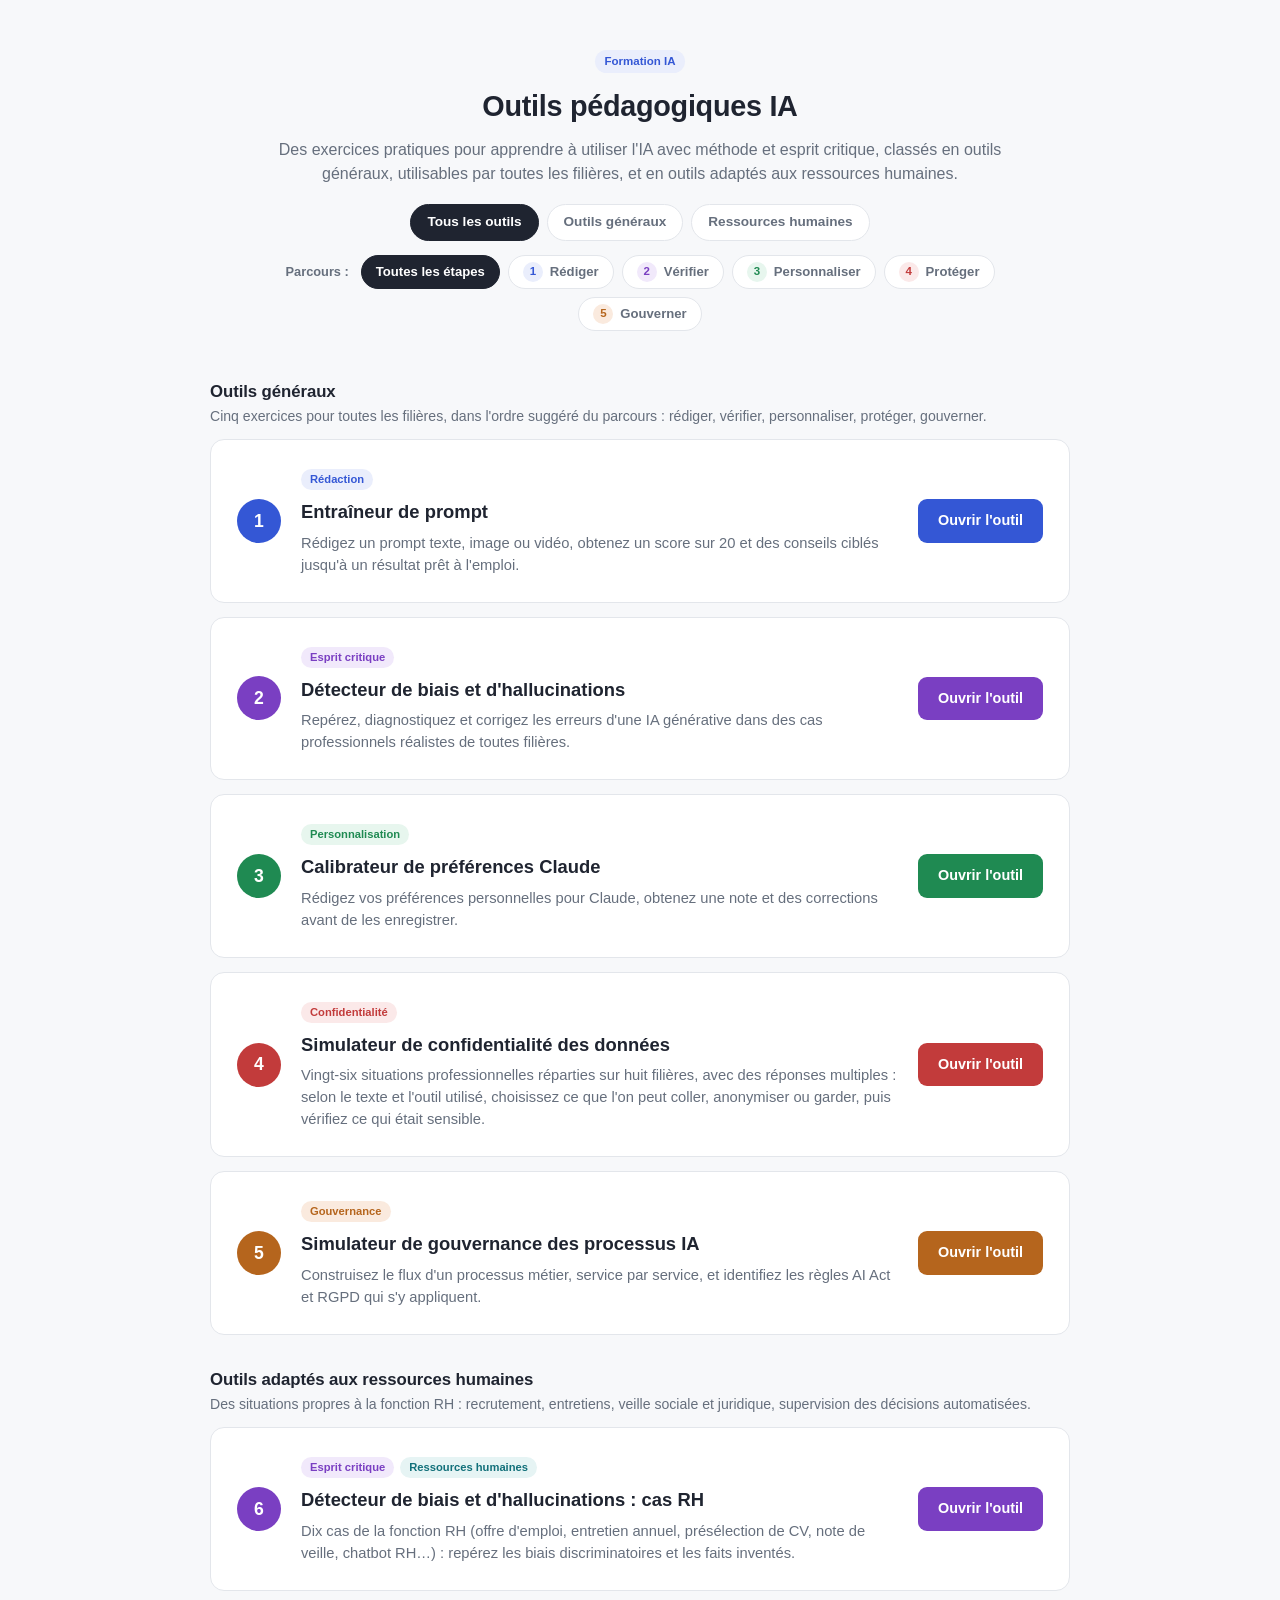
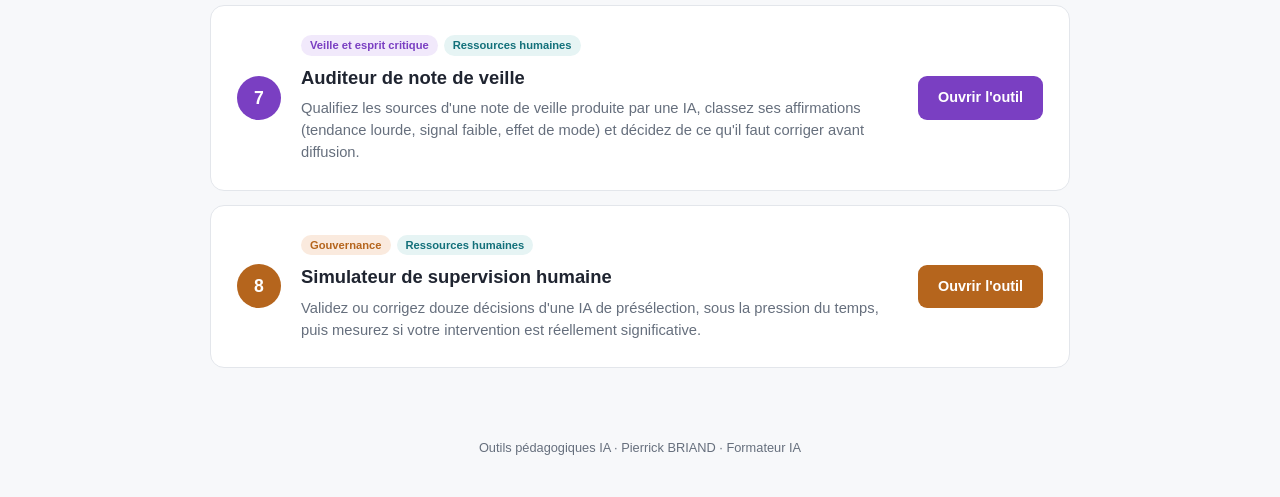
==== commit 9983efd5: "Ajoute les cinq étapes du parcours (rédiger, vérifier, personnaliser, protéger, gouverner) à la page" ====
--- a/index.html
+++ b/index.html
@@ -129,6 +129,20 @@
 .t-amber .tool-tag:not(.rh){background:var(--amber-light);color:var(--amber);}
 .t-red .tool-tag:not(.rh){background:var(--red-light);color:var(--red);}
 .tool-link:hover{opacity:0.88;}
+.steps{display:flex;justify-content:center;align-items:center;flex-wrap:wrap;gap:8px;margin:14px 0 0;}
+.steps .steps-label{font-size:0.8rem;color:var(--muted);font-weight:600;margin-right:4px;}
+.steps button{font:inherit;font-size:0.82rem;font-weight:600;padding:6px 14px;border-radius:20px;border:1px solid var(--line);background:var(--card);color:var(--muted);cursor:pointer;display:inline-flex;align-items:center;gap:7px;}
+.steps button .n{display:inline-flex;align-items:center;justify-content:center;width:20px;height:20px;border-radius:50%;background:var(--line);color:var(--ink);font-size:0.72rem;}
+.steps button.on{background:var(--ink);color:#fff;border-color:var(--ink);}
+.steps button.on .n{background:#fff;color:var(--ink);}
+.steps button[data-s="rediger"] .n{background:var(--blue-light);color:var(--blue);}
+.steps button[data-s="verifier"] .n{background:var(--purple-light);color:var(--purple);}
+.steps button[data-s="personnaliser"] .n{background:var(--green-light);color:var(--green);}
+.steps button[data-s="proteger"] .n{background:var(--red-light);color:var(--red);}
+.steps button[data-s="gouverner"] .n{background:var(--amber-light);color:var(--amber);}
+.steps button.on .n{background:#fff;}
+.tool-card.hidden{display:none;}
+.empty-note{display:none;text-align:center;color:var(--muted);font-size:0.9rem;padding:18px;}
 .filters{display:flex;justify-content:center;flex-wrap:wrap;gap:8px;margin:18px 0 0;}
 .filters button{font:inherit;font-size:0.85rem;font-weight:600;padding:7px 16px;border-radius:20px;border:1px solid var(--line);background:var(--card);color:var(--muted);cursor:pointer;}
 .filters button.on{background:var(--ink);color:#fff;border-color:var(--ink);}
@@ -155,13 +169,22 @@
 <button type="button" data-f="general">Outils généraux</button>
 <button type="button" data-f="rh">Ressources humaines</button>
 </div>
+<div class="steps" id="steps" role="group" aria-label="Filtrer par étape du parcours">
+<span class="steps-label">Parcours&nbsp;:</span>
+<button type="button" data-s="tous" class="on">Toutes les étapes</button>
+<button type="button" data-s="rediger"><span class="n">1</span>Rédiger</button>
+<button type="button" data-s="verifier"><span class="n">2</span>Vérifier</button>
+<button type="button" data-s="personnaliser"><span class="n">3</span>Personnaliser</button>
+<button type="button" data-s="proteger"><span class="n">4</span>Protéger</button>
+<button type="button" data-s="gouverner"><span class="n">5</span>Gouverner</button>
+</div>
 </header>
 <div class="wrap">
 <section class="section" id="sec-general">
 <h2 class="section-title">Outils généraux</h2>
 <p class="section-sub">Cinq exercices pour toutes les filières, dans l'ordre suggéré du parcours&nbsp;: rédiger, vérifier, personnaliser, protéger, gouverner.</p>
 <div class="list">
-<div class="tool-card t-blue">
+<div class="tool-card t-blue" data-step="rediger">
 <div class="tool-number">1</div>
 <div class="tool-info">
 <div><span class="tool-tag">Rédaction</span></div>
@@ -170,7 +193,7 @@
 </div>
 <a class="tool-link" href="https://pierrickbriand.github.io/entraineur-de-prompt/" target="_blank" rel="noopener">Ouvrir l'outil</a>
 </div>
-<div class="tool-card t-purple">
+<div class="tool-card t-purple" data-step="verifier">
 <div class="tool-number">2</div>
 <div class="tool-info">
 <div><span class="tool-tag">Esprit critique</span></div>
@@ -179,7 +202,7 @@
 </div>
 <a class="tool-link" href="https://pierrickbriand.github.io/detecteur-biais-hallucinations/" target="_blank" rel="noopener">Ouvrir l'outil</a>
 </div>
-<div class="tool-card t-green">
+<div class="tool-card t-green" data-step="personnaliser">
 <div class="tool-number">3</div>
 <div class="tool-info">
 <div><span class="tool-tag">Personnalisation</span></div>
@@ -188,7 +211,7 @@
 </div>
 <a class="tool-link" href="https://pierrickbriand.github.io/Calibrateur-de-preferences-Claude/" target="_blank" rel="noopener">Ouvrir l'outil</a>
 </div>
-<div class="tool-card t-red">
+<div class="tool-card t-red" data-step="proteger">
 <div class="tool-number">4</div>
 <div class="tool-info">
 <div><span class="tool-tag">Confidentialité</span></div>
@@ -197,7 +220,7 @@
 </div>
 <a class="tool-link" href="https://pierrickbriand.github.io/outils-ia-pedagogie/simulateur-confidentialite/" target="_blank" rel="noopener">Ouvrir l'outil</a>
 </div>
-<div class="tool-card t-amber">
+<div class="tool-card t-amber" data-step="gouverner">
 <div class="tool-number">5</div>
 <div class="tool-info">
 <div><span class="tool-tag">Gouvernance</span></div>
@@ -212,7 +235,7 @@
 <h2 class="section-title">Outils adaptés aux ressources humaines</h2>
 <p class="section-sub">Des situations propres à la fonction RH&nbsp;: recrutement, entretiens, veille sociale et juridique, supervision des décisions automatisées.</p>
 <div class="list">
-<div class="tool-card t-purple">
+<div class="tool-card t-purple" data-step="verifier">
 <div class="tool-number">6</div>
 <div class="tool-info">
 <div><span class="tool-tag">Esprit critique</span><span class="tool-tag rh">Ressources humaines</span></div>
@@ -221,7 +244,7 @@
 </div>
 <a class="tool-link" href="https://pierrickbriand.github.io/detecteur-biais-hallucinations/?filiere=rh" target="_blank" rel="noopener">Ouvrir l'outil</a>
 </div>
-<div class="tool-card t-purple">
+<div class="tool-card t-purple" data-step="verifier">
 <div class="tool-number">7</div>
 <div class="tool-info">
 <div><span class="tool-tag">Veille et esprit critique</span><span class="tool-tag rh">Ressources humaines</span></div>
@@ -230,7 +253,7 @@
 </div>
 <a class="tool-link" href="https://pierrickbriand.github.io/outils-ia-pedagogie/auditeur-note-veille/" target="_blank" rel="noopener">Ouvrir l'outil</a>
 </div>
-<div class="tool-card t-amber">
+<div class="tool-card t-amber" data-step="gouverner">
 <div class="tool-number">8</div>
 <div class="tool-info">
 <div><span class="tool-tag">Gouvernance</span><span class="tool-tag rh">Ressources humaines</span></div>
@@ -241,19 +264,37 @@
 </div>
 </div>
 </section>
+<p class="empty-note" id="empty">Aucun outil pour cette combinaison de filtres.</p>
 </div>
 <footer>Outils pédagogiques IA · Pierrick BRIAND · Formateur IA</footer>
 <script>
 (function(){
+var etat={pub:'tous',step:'tous'};
 var btns=document.querySelectorAll('#filters button');
-function appliquer(f){
-btns.forEach(function(b){b.classList.toggle('on',b.getAttribute('data-f')===f);});
-document.getElementById('sec-general').classList.toggle('hidden',f==='rh');
-document.getElementById('sec-rh').classList.toggle('hidden',f==='general');
-}
-btns.forEach(function(b){b.addEventListener('click',function(){appliquer(b.getAttribute('data-f'));});});
-var q=new URLSearchParams(window.location.search).get('public');
-if(q==='rh'||q==='general'){appliquer(q);}
+var stepBtns=document.querySelectorAll('#steps button');
+var cards=document.querySelectorAll('.tool-card');
+function appliquer(){
+btns.forEach(function(b){b.classList.toggle('on',b.getAttribute('data-f')===etat.pub);});
+stepBtns.forEach(function(b){b.classList.toggle('on',b.getAttribute('data-s')===etat.step);});
+var secG=document.getElementById('sec-general'),secR=document.getElementById('sec-rh');
+secG.classList.toggle('hidden',etat.pub==='rh');
+secR.classList.toggle('hidden',etat.pub==='general');
+cards.forEach(function(c){
+c.classList.toggle('hidden',etat.step!=='tous'&&c.getAttribute('data-step')!==etat.step);
+});
+[secG,secR].forEach(function(sec){
+if(sec.classList.contains('hidden'))return;
+var visibles=sec.querySelectorAll('.tool-card:not(.hidden)').length;
+if(!visibles)sec.classList.add('hidden');
+});
+document.getElementById('empty').style.display=(secG.classList.contains('hidden')&&secR.classList.contains('hidden'))?'block':'none';
+}
+btns.forEach(function(b){b.addEventListener('click',function(){etat.pub=b.getAttribute('data-f');appliquer();});});
+stepBtns.forEach(function(b){b.addEventListener('click',function(){etat.step=b.getAttribute('data-s');appliquer();});});
+var params=new URLSearchParams(window.location.search);
+var q=params.get('public'); if(q==='rh'||q==='general'){etat.pub=q;}
+var e=params.get('etape'); if(['rediger','verifier','personnaliser','proteger','gouverner'].indexOf(e)>=0){etat.step=e;}
+appliquer();
 })();
 </script>
 </body>
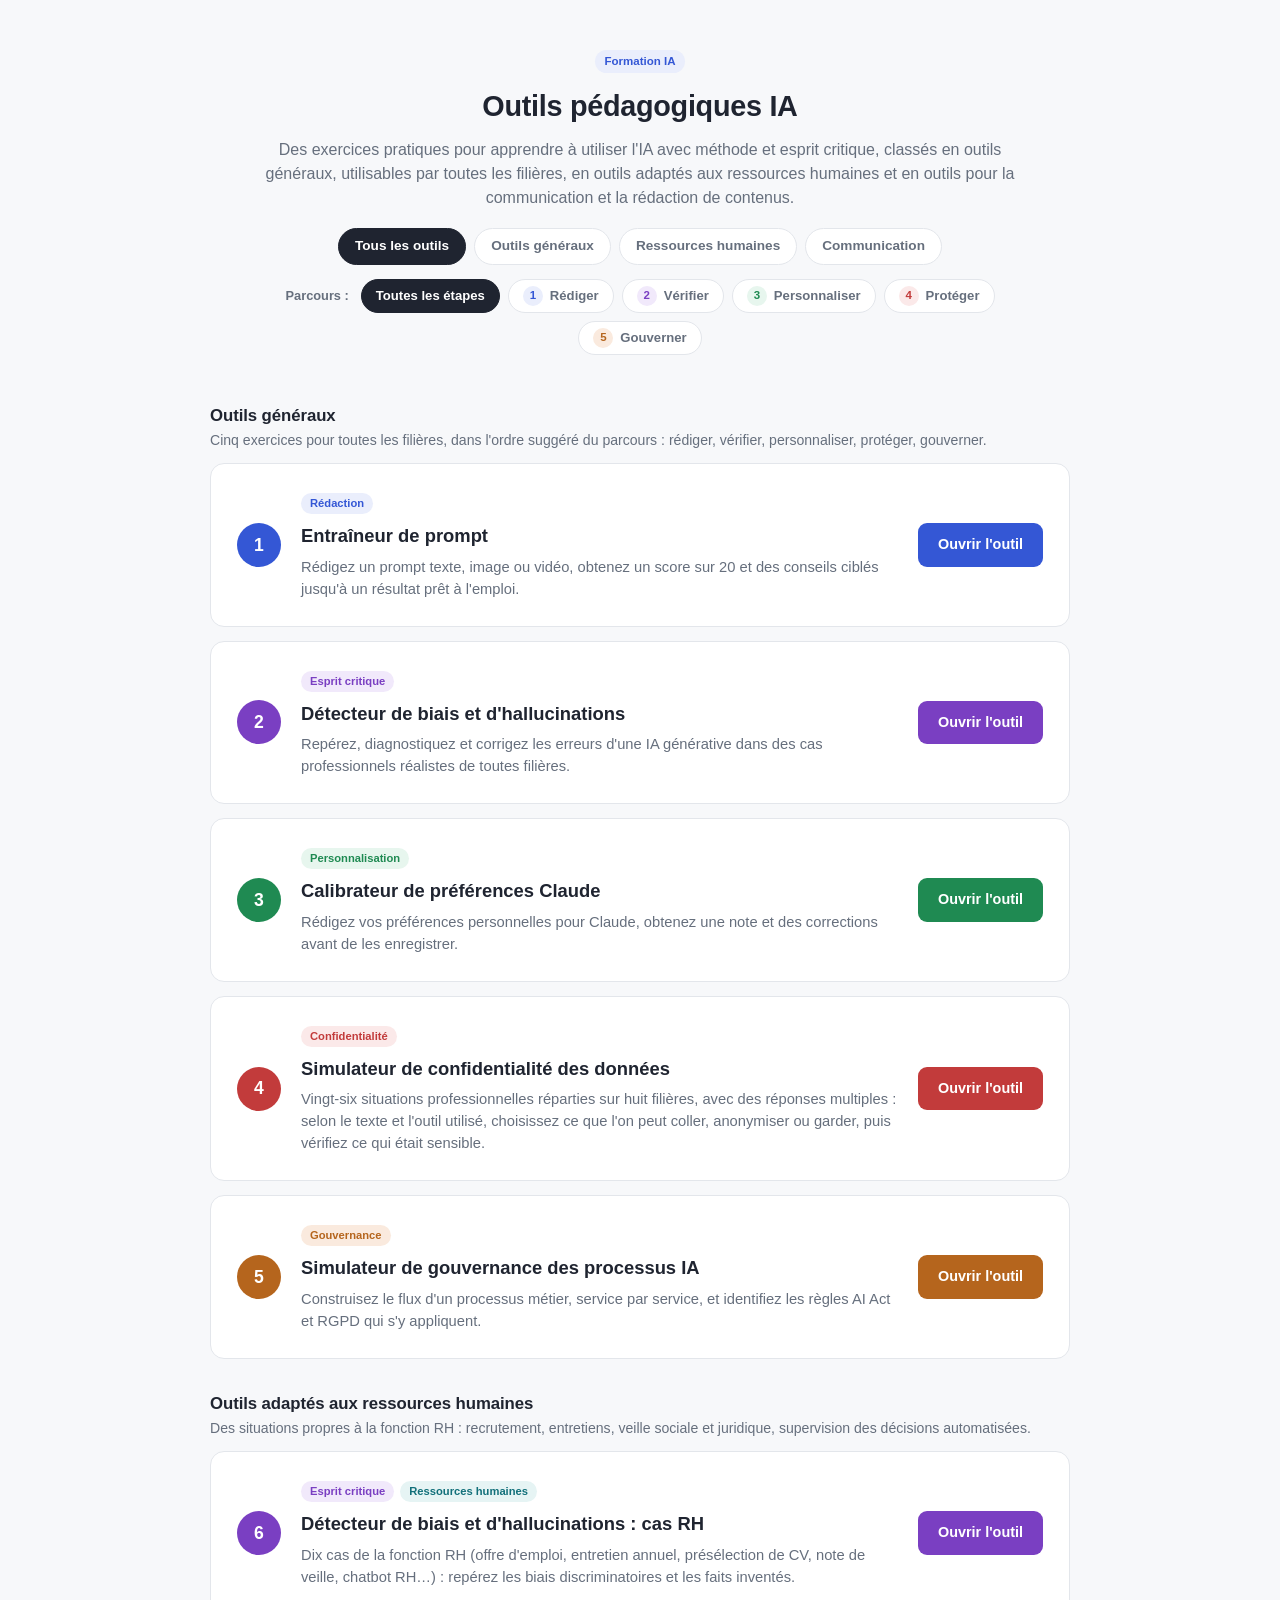
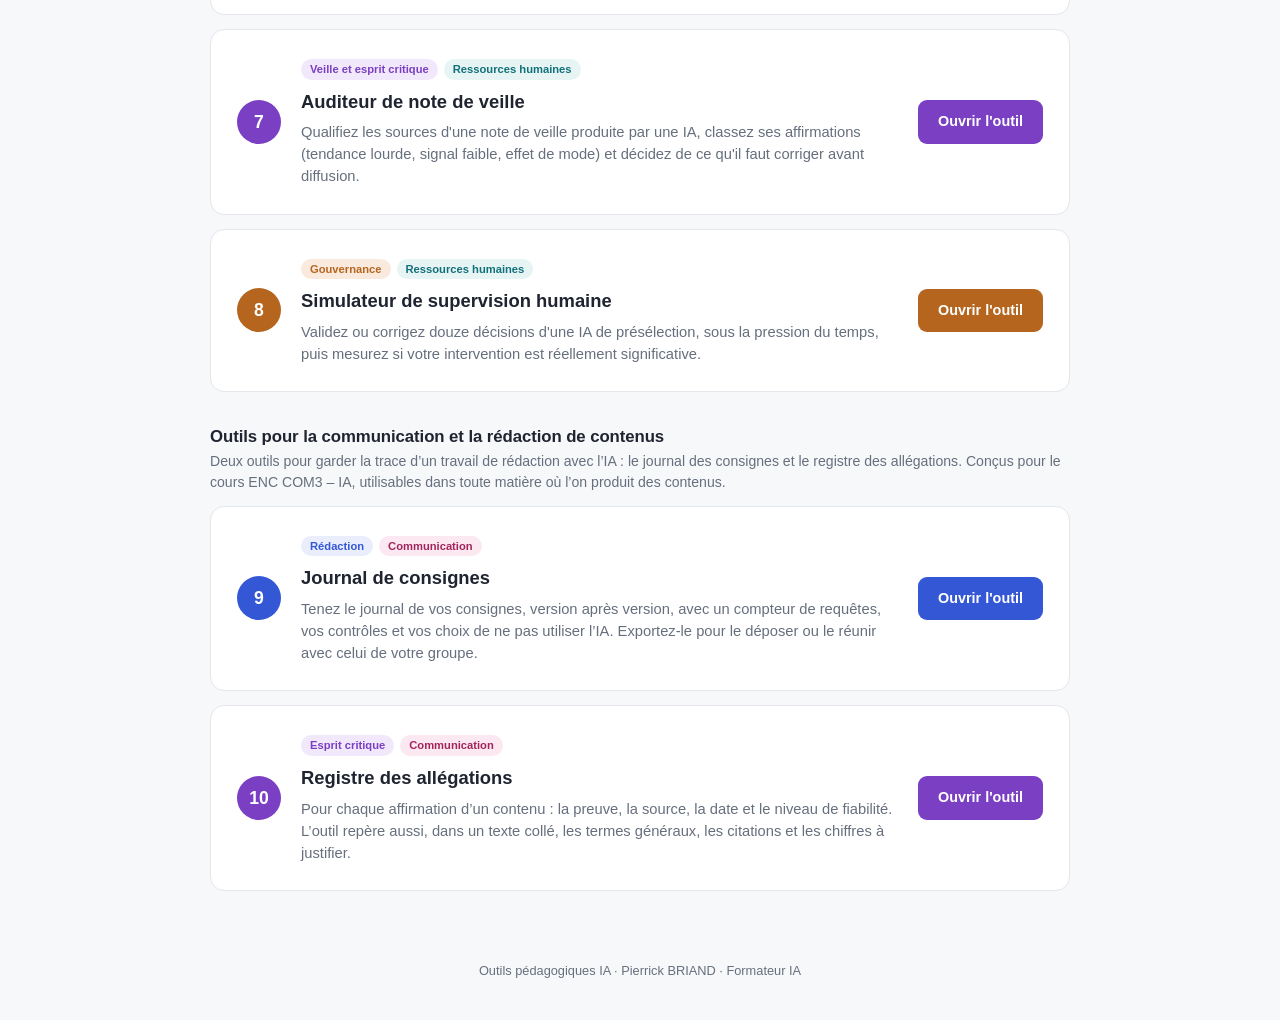
==== commit d86bdaff: "Ajout de la section Communication : journal de consignes (9) et registre des allégations (10) Co-Aut" ====
--- a/index.html
+++ b/index.html
@@ -109,6 +109,7 @@
 margin-right:6px;
 }
 .tool-tag.rh{background:#e6f4f4;color:#12707a;}
+.tool-tag.com{background:#fbe8f1;color:#a3245c;}
 .tool-link{
 text-decoration:none;
 font-size:0.9rem;
@@ -123,11 +124,11 @@
 .t-green .tool-number,.t-green .tool-link{background:var(--green);}
 .t-amber .tool-number,.t-amber .tool-link{background:var(--amber);}
 .t-red .tool-number,.t-red .tool-link{background:var(--red);}
-.t-blue .tool-tag:not(.rh){background:var(--blue-light);color:var(--blue);}
-.t-purple .tool-tag:not(.rh){background:var(--purple-light);color:var(--purple);}
-.t-green .tool-tag:not(.rh){background:var(--green-light);color:var(--green);}
-.t-amber .tool-tag:not(.rh){background:var(--amber-light);color:var(--amber);}
-.t-red .tool-tag:not(.rh){background:var(--red-light);color:var(--red);}
+.t-blue .tool-tag:not(.rh):not(.com){background:var(--blue-light);color:var(--blue);}
+.t-purple .tool-tag:not(.rh):not(.com){background:var(--purple-light);color:var(--purple);}
+.t-green .tool-tag:not(.rh):not(.com){background:var(--green-light);color:var(--green);}
+.t-amber .tool-tag:not(.rh):not(.com){background:var(--amber-light);color:var(--amber);}
+.t-red .tool-tag:not(.rh):not(.com){background:var(--red-light);color:var(--red);}
 .tool-link:hover{opacity:0.88;}
 .steps{display:flex;justify-content:center;align-items:center;flex-wrap:wrap;gap:8px;margin:14px 0 0;}
 .steps .steps-label{font-size:0.8rem;color:var(--muted);font-weight:600;margin-right:4px;}
@@ -163,11 +164,12 @@
 <header>
 <div class="badge">Formation IA</div>
 <h1>Outils pédagogiques IA</h1>
-<p>Des exercices pratiques pour apprendre à utiliser l'IA avec méthode et esprit critique, classés en outils généraux, utilisables par toutes les filières, et en outils adaptés aux ressources humaines.</p>
+<p>Des exercices pratiques pour apprendre à utiliser l'IA avec méthode et esprit critique, classés en outils généraux, utilisables par toutes les filières, en outils adaptés aux ressources humaines et en outils pour la communication et la rédaction de contenus.</p>
 <div class="filters" id="filters" role="group" aria-label="Filtrer les outils">
 <button type="button" data-f="tous" class="on">Tous les outils</button>
 <button type="button" data-f="general">Outils généraux</button>
 <button type="button" data-f="rh">Ressources humaines</button>
+<button type="button" data-f="communication">Communication</button>
 </div>
 <div class="steps" id="steps" role="group" aria-label="Filtrer par étape du parcours">
 <span class="steps-label">Parcours&nbsp;:</span>
@@ -261,6 +263,30 @@
 <p>Validez ou corrigez douze décisions d'une IA de présélection, sous la pression du temps, puis mesurez si votre intervention est réellement significative.</p>
 </div>
 <a class="tool-link" href="https://pierrickbriand.github.io/outils-ia-pedagogie/simulateur-supervision-humaine/" target="_blank" rel="noopener">Ouvrir l'outil</a>
+</div>
+</div>
+</section>
+<section class="section" id="sec-com">
+<h2 class="section-title">Outils pour la communication et la rédaction de contenus</h2>
+<p class="section-sub">Deux outils pour garder la trace d&rsquo;un travail de rédaction avec l&rsquo;IA&nbsp;: le journal des consignes et le registre des allégations. Conçus pour le cours ENC COM3 – IA, utilisables dans toute matière où l&rsquo;on produit des contenus.</p>
+<div class="list">
+<div class="tool-card t-blue" data-step="rediger">
+<div class="tool-number">9</div>
+<div class="tool-info">
+<div><span class="tool-tag">Rédaction</span><span class="tool-tag com">Communication</span></div>
+<h2>Journal de consignes</h2>
+<p>Tenez le journal de vos consignes, version après version, avec un compteur de requêtes, vos contrôles et vos choix de ne pas utiliser l&rsquo;IA. Exportez-le pour le déposer ou le réunir avec celui de votre groupe.</p>
+</div>
+<a class="tool-link" href="https://pierrickbriand.github.io/outils-ia-pedagogie/journal-consignes/" target="_blank" rel="noopener">Ouvrir l'outil</a>
+</div>
+<div class="tool-card t-purple" data-step="verifier">
+<div class="tool-number">10</div>
+<div class="tool-info">
+<div><span class="tool-tag">Esprit critique</span><span class="tool-tag com">Communication</span></div>
+<h2>Registre des allégations</h2>
+<p>Pour chaque affirmation d&rsquo;un contenu&nbsp;: la preuve, la source, la date et le niveau de fiabilité. L&rsquo;outil repère aussi, dans un texte collé, les termes généraux, les citations et les chiffres à justifier.</p>
+</div>
+<a class="tool-link" href="https://pierrickbriand.github.io/outils-ia-pedagogie/registre-allegations/" target="_blank" rel="noopener">Ouvrir l'outil</a>
 </div>
 </div>
 </section>
@@ -276,23 +302,24 @@
 function appliquer(){
 btns.forEach(function(b){b.classList.toggle('on',b.getAttribute('data-f')===etat.pub);});
 stepBtns.forEach(function(b){b.classList.toggle('on',b.getAttribute('data-s')===etat.step);});
-var secG=document.getElementById('sec-general'),secR=document.getElementById('sec-rh');
-secG.classList.toggle('hidden',etat.pub==='rh');
-secR.classList.toggle('hidden',etat.pub==='general');
+var secG=document.getElementById('sec-general'),secR=document.getElementById('sec-rh'),secC=document.getElementById('sec-com');
+secG.classList.toggle('hidden',etat.pub==='rh'||etat.pub==='communication');
+secR.classList.toggle('hidden',etat.pub==='general'||etat.pub==='communication');
+secC.classList.toggle('hidden',etat.pub==='general'||etat.pub==='rh');
 cards.forEach(function(c){
 c.classList.toggle('hidden',etat.step!=='tous'&&c.getAttribute('data-step')!==etat.step);
 });
-[secG,secR].forEach(function(sec){
+[secG,secR,secC].forEach(function(sec){
 if(sec.classList.contains('hidden'))return;
 var visibles=sec.querySelectorAll('.tool-card:not(.hidden)').length;
 if(!visibles)sec.classList.add('hidden');
 });
-document.getElementById('empty').style.display=(secG.classList.contains('hidden')&&secR.classList.contains('hidden'))?'block':'none';
+document.getElementById('empty').style.display=(secG.classList.contains('hidden')&&secR.classList.contains('hidden')&&secC.classList.contains('hidden'))?'block':'none';
 }
 btns.forEach(function(b){b.addEventListener('click',function(){etat.pub=b.getAttribute('data-f');appliquer();});});
 stepBtns.forEach(function(b){b.addEventListener('click',function(){etat.step=b.getAttribute('data-s');appliquer();});});
 var params=new URLSearchParams(window.location.search);
-var q=params.get('public'); if(q==='rh'||q==='general'){etat.pub=q;}
+var q=params.get('public'); if(q==='rh'||q==='general'||q==='communication'){etat.pub=q;}
 var e=params.get('etape'); if(['rediger','verifier','personnaliser','proteger','gouverner'].indexOf(e)>=0){etat.step=e;}
 appliquer();
 })();
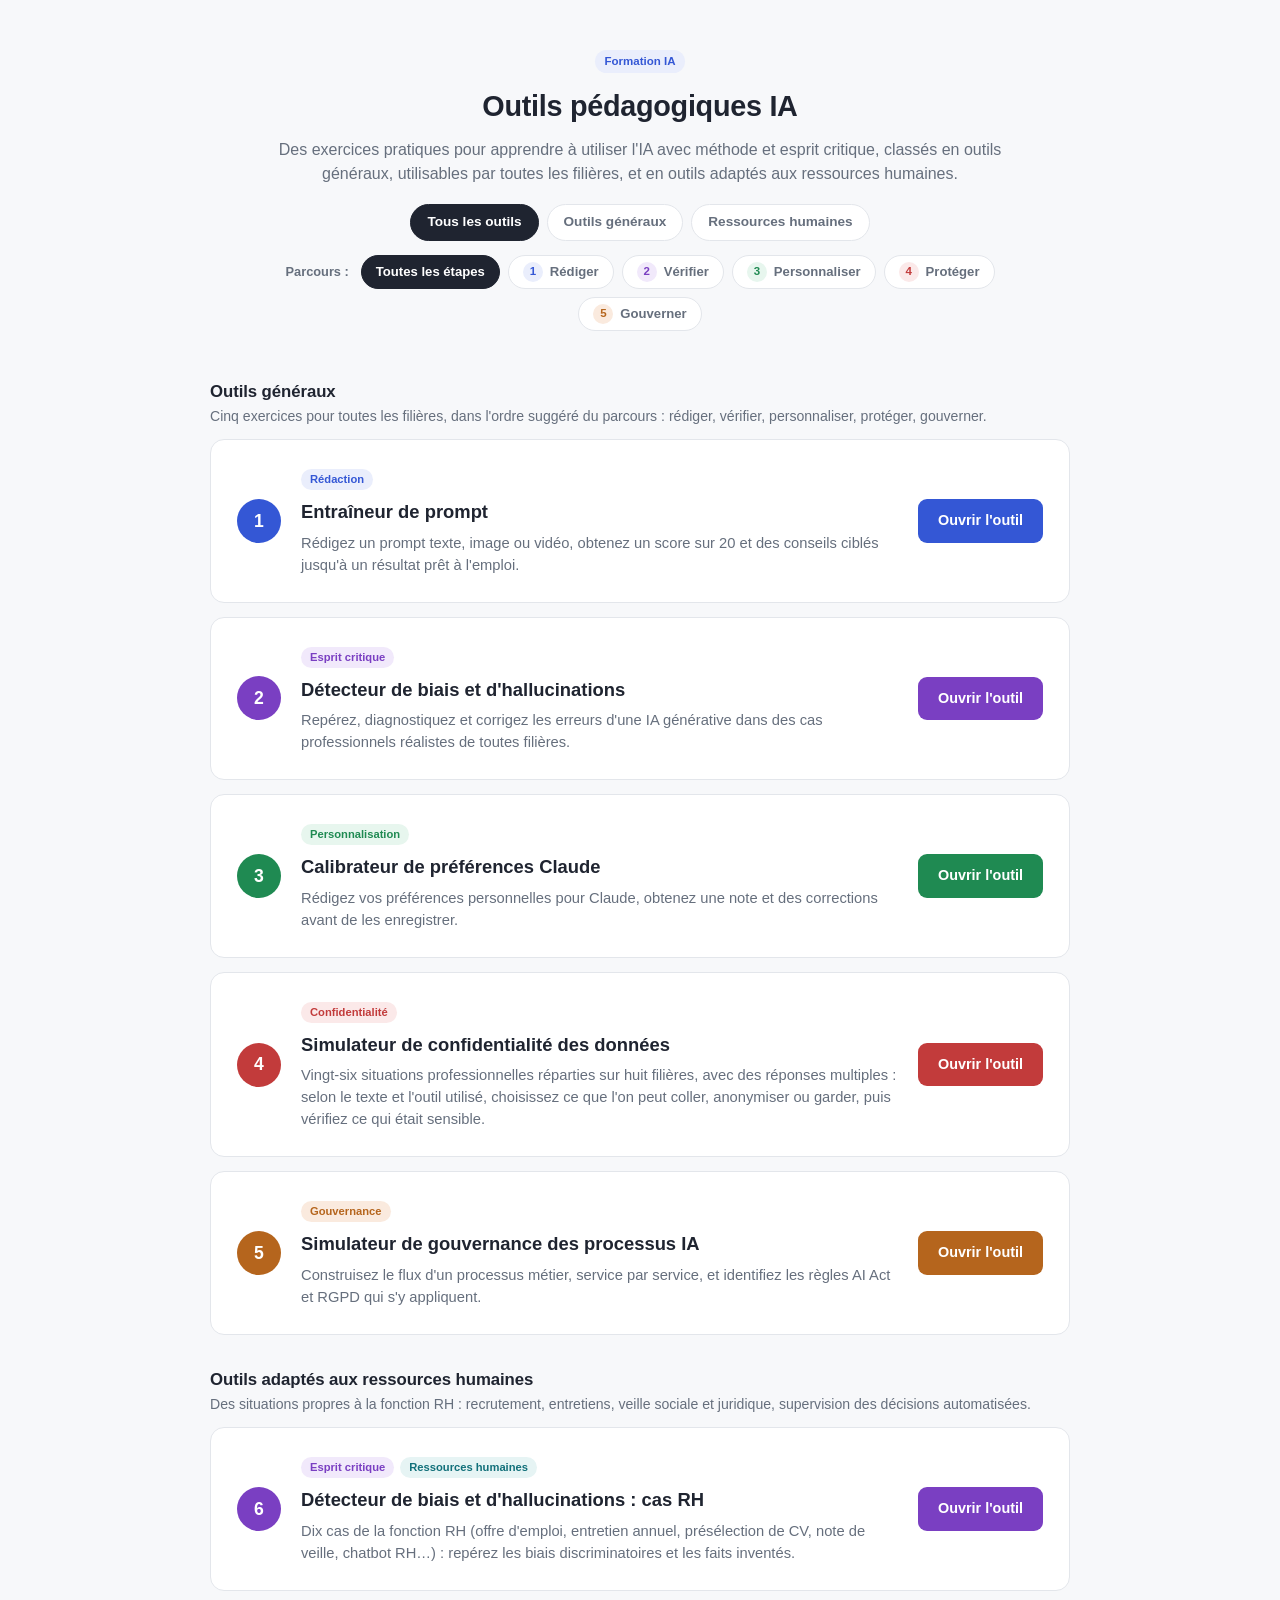
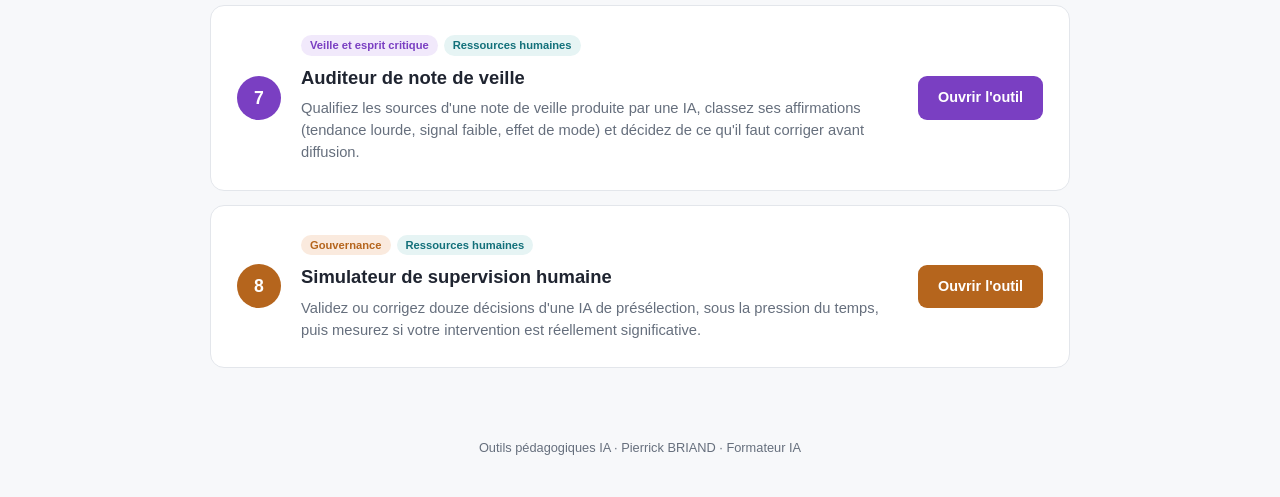
==== commit 51a0c344: "Retrait de la section Communication (journal de consignes et registre des allégations) Co-Authored-B" ====
--- a/index.html
+++ b/index.html
@@ -109,7 +109,6 @@
 margin-right:6px;
 }
 .tool-tag.rh{background:#e6f4f4;color:#12707a;}
-.tool-tag.com{background:#fbe8f1;color:#a3245c;}
 .tool-link{
 text-decoration:none;
 font-size:0.9rem;
@@ -124,11 +123,11 @@
 .t-green .tool-number,.t-green .tool-link{background:var(--green);}
 .t-amber .tool-number,.t-amber .tool-link{background:var(--amber);}
 .t-red .tool-number,.t-red .tool-link{background:var(--red);}
-.t-blue .tool-tag:not(.rh):not(.com){background:var(--blue-light);color:var(--blue);}
-.t-purple .tool-tag:not(.rh):not(.com){background:var(--purple-light);color:var(--purple);}
-.t-green .tool-tag:not(.rh):not(.com){background:var(--green-light);color:var(--green);}
-.t-amber .tool-tag:not(.rh):not(.com){background:var(--amber-light);color:var(--amber);}
-.t-red .tool-tag:not(.rh):not(.com){background:var(--red-light);color:var(--red);}
+.t-blue .tool-tag:not(.rh){background:var(--blue-light);color:var(--blue);}
+.t-purple .tool-tag:not(.rh){background:var(--purple-light);color:var(--purple);}
+.t-green .tool-tag:not(.rh){background:var(--green-light);color:var(--green);}
+.t-amber .tool-tag:not(.rh){background:var(--amber-light);color:var(--amber);}
+.t-red .tool-tag:not(.rh){background:var(--red-light);color:var(--red);}
 .tool-link:hover{opacity:0.88;}
 .steps{display:flex;justify-content:center;align-items:center;flex-wrap:wrap;gap:8px;margin:14px 0 0;}
 .steps .steps-label{font-size:0.8rem;color:var(--muted);font-weight:600;margin-right:4px;}
@@ -164,12 +163,11 @@
 <header>
 <div class="badge">Formation IA</div>
 <h1>Outils pédagogiques IA</h1>
-<p>Des exercices pratiques pour apprendre à utiliser l'IA avec méthode et esprit critique, classés en outils généraux, utilisables par toutes les filières, en outils adaptés aux ressources humaines et en outils pour la communication et la rédaction de contenus.</p>
+<p>Des exercices pratiques pour apprendre à utiliser l'IA avec méthode et esprit critique, classés en outils généraux, utilisables par toutes les filières, et en outils adaptés aux ressources humaines.</p>
 <div class="filters" id="filters" role="group" aria-label="Filtrer les outils">
 <button type="button" data-f="tous" class="on">Tous les outils</button>
 <button type="button" data-f="general">Outils généraux</button>
 <button type="button" data-f="rh">Ressources humaines</button>
-<button type="button" data-f="communication">Communication</button>
 </div>
 <div class="steps" id="steps" role="group" aria-label="Filtrer par étape du parcours">
 <span class="steps-label">Parcours&nbsp;:</span>
@@ -263,30 +261,6 @@
 <p>Validez ou corrigez douze décisions d'une IA de présélection, sous la pression du temps, puis mesurez si votre intervention est réellement significative.</p>
 </div>
 <a class="tool-link" href="https://pierrickbriand.github.io/outils-ia-pedagogie/simulateur-supervision-humaine/" target="_blank" rel="noopener">Ouvrir l'outil</a>
-</div>
-</div>
-</section>
-<section class="section" id="sec-com">
-<h2 class="section-title">Outils pour la communication et la rédaction de contenus</h2>
-<p class="section-sub">Deux outils pour garder la trace d&rsquo;un travail de rédaction avec l&rsquo;IA&nbsp;: le journal des consignes et le registre des allégations. Conçus pour le cours ENC COM3 – IA, utilisables dans toute matière où l&rsquo;on produit des contenus.</p>
-<div class="list">
-<div class="tool-card t-blue" data-step="rediger">
-<div class="tool-number">9</div>
-<div class="tool-info">
-<div><span class="tool-tag">Rédaction</span><span class="tool-tag com">Communication</span></div>
-<h2>Journal de consignes</h2>
-<p>Tenez le journal de vos consignes, version après version, avec un compteur de requêtes, vos contrôles et vos choix de ne pas utiliser l&rsquo;IA. Exportez-le pour le déposer ou le réunir avec celui de votre groupe.</p>
-</div>
-<a class="tool-link" href="https://pierrickbriand.github.io/outils-ia-pedagogie/journal-consignes/" target="_blank" rel="noopener">Ouvrir l'outil</a>
-</div>
-<div class="tool-card t-purple" data-step="verifier">
-<div class="tool-number">10</div>
-<div class="tool-info">
-<div><span class="tool-tag">Esprit critique</span><span class="tool-tag com">Communication</span></div>
-<h2>Registre des allégations</h2>
-<p>Pour chaque affirmation d&rsquo;un contenu&nbsp;: la preuve, la source, la date et le niveau de fiabilité. L&rsquo;outil repère aussi, dans un texte collé, les termes généraux, les citations et les chiffres à justifier.</p>
-</div>
-<a class="tool-link" href="https://pierrickbriand.github.io/outils-ia-pedagogie/registre-allegations/" target="_blank" rel="noopener">Ouvrir l'outil</a>
 </div>
 </div>
 </section>
@@ -302,24 +276,23 @@
 function appliquer(){
 btns.forEach(function(b){b.classList.toggle('on',b.getAttribute('data-f')===etat.pub);});
 stepBtns.forEach(function(b){b.classList.toggle('on',b.getAttribute('data-s')===etat.step);});
-var secG=document.getElementById('sec-general'),secR=document.getElementById('sec-rh'),secC=document.getElementById('sec-com');
-secG.classList.toggle('hidden',etat.pub==='rh'||etat.pub==='communication');
-secR.classList.toggle('hidden',etat.pub==='general'||etat.pub==='communication');
-secC.classList.toggle('hidden',etat.pub==='general'||etat.pub==='rh');
+var secG=document.getElementById('sec-general'),secR=document.getElementById('sec-rh');
+secG.classList.toggle('hidden',etat.pub==='rh');
+secR.classList.toggle('hidden',etat.pub==='general');
 cards.forEach(function(c){
 c.classList.toggle('hidden',etat.step!=='tous'&&c.getAttribute('data-step')!==etat.step);
 });
-[secG,secR,secC].forEach(function(sec){
+[secG,secR].forEach(function(sec){
 if(sec.classList.contains('hidden'))return;
 var visibles=sec.querySelectorAll('.tool-card:not(.hidden)').length;
 if(!visibles)sec.classList.add('hidden');
 });
-document.getElementById('empty').style.display=(secG.classList.contains('hidden')&&secR.classList.contains('hidden')&&secC.classList.contains('hidden'))?'block':'none';
+document.getElementById('empty').style.display=(secG.classList.contains('hidden')&&secR.classList.contains('hidden'))?'block':'none';
 }
 btns.forEach(function(b){b.addEventListener('click',function(){etat.pub=b.getAttribute('data-f');appliquer();});});
 stepBtns.forEach(function(b){b.addEventListener('click',function(){etat.step=b.getAttribute('data-s');appliquer();});});
 var params=new URLSearchParams(window.location.search);
-var q=params.get('public'); if(q==='rh'||q==='general'||q==='communication'){etat.pub=q;}
+var q=params.get('public'); if(q==='rh'||q==='general'){etat.pub=q;}
 var e=params.get('etape'); if(['rediger','verifier','personnaliser','proteger','gouverner'].indexOf(e)>=0){etat.step=e;}
 appliquer();
 })();
